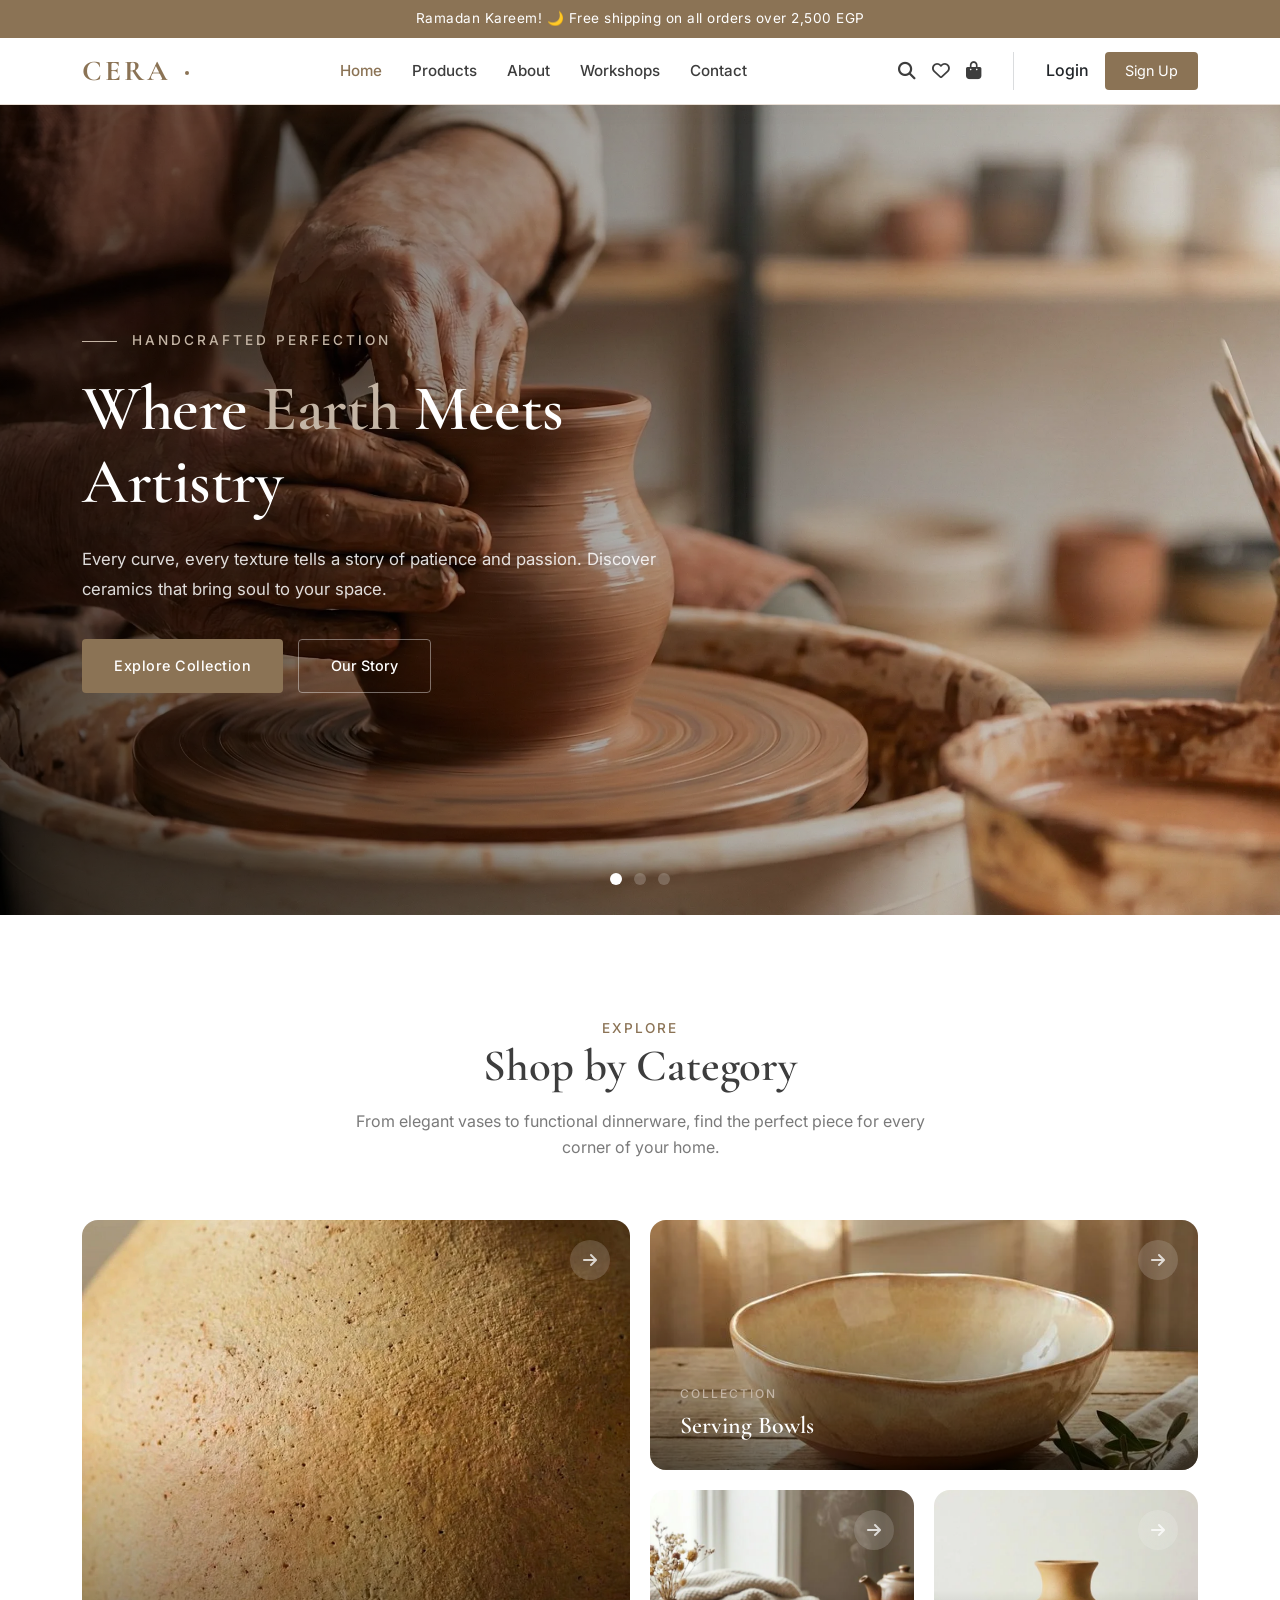
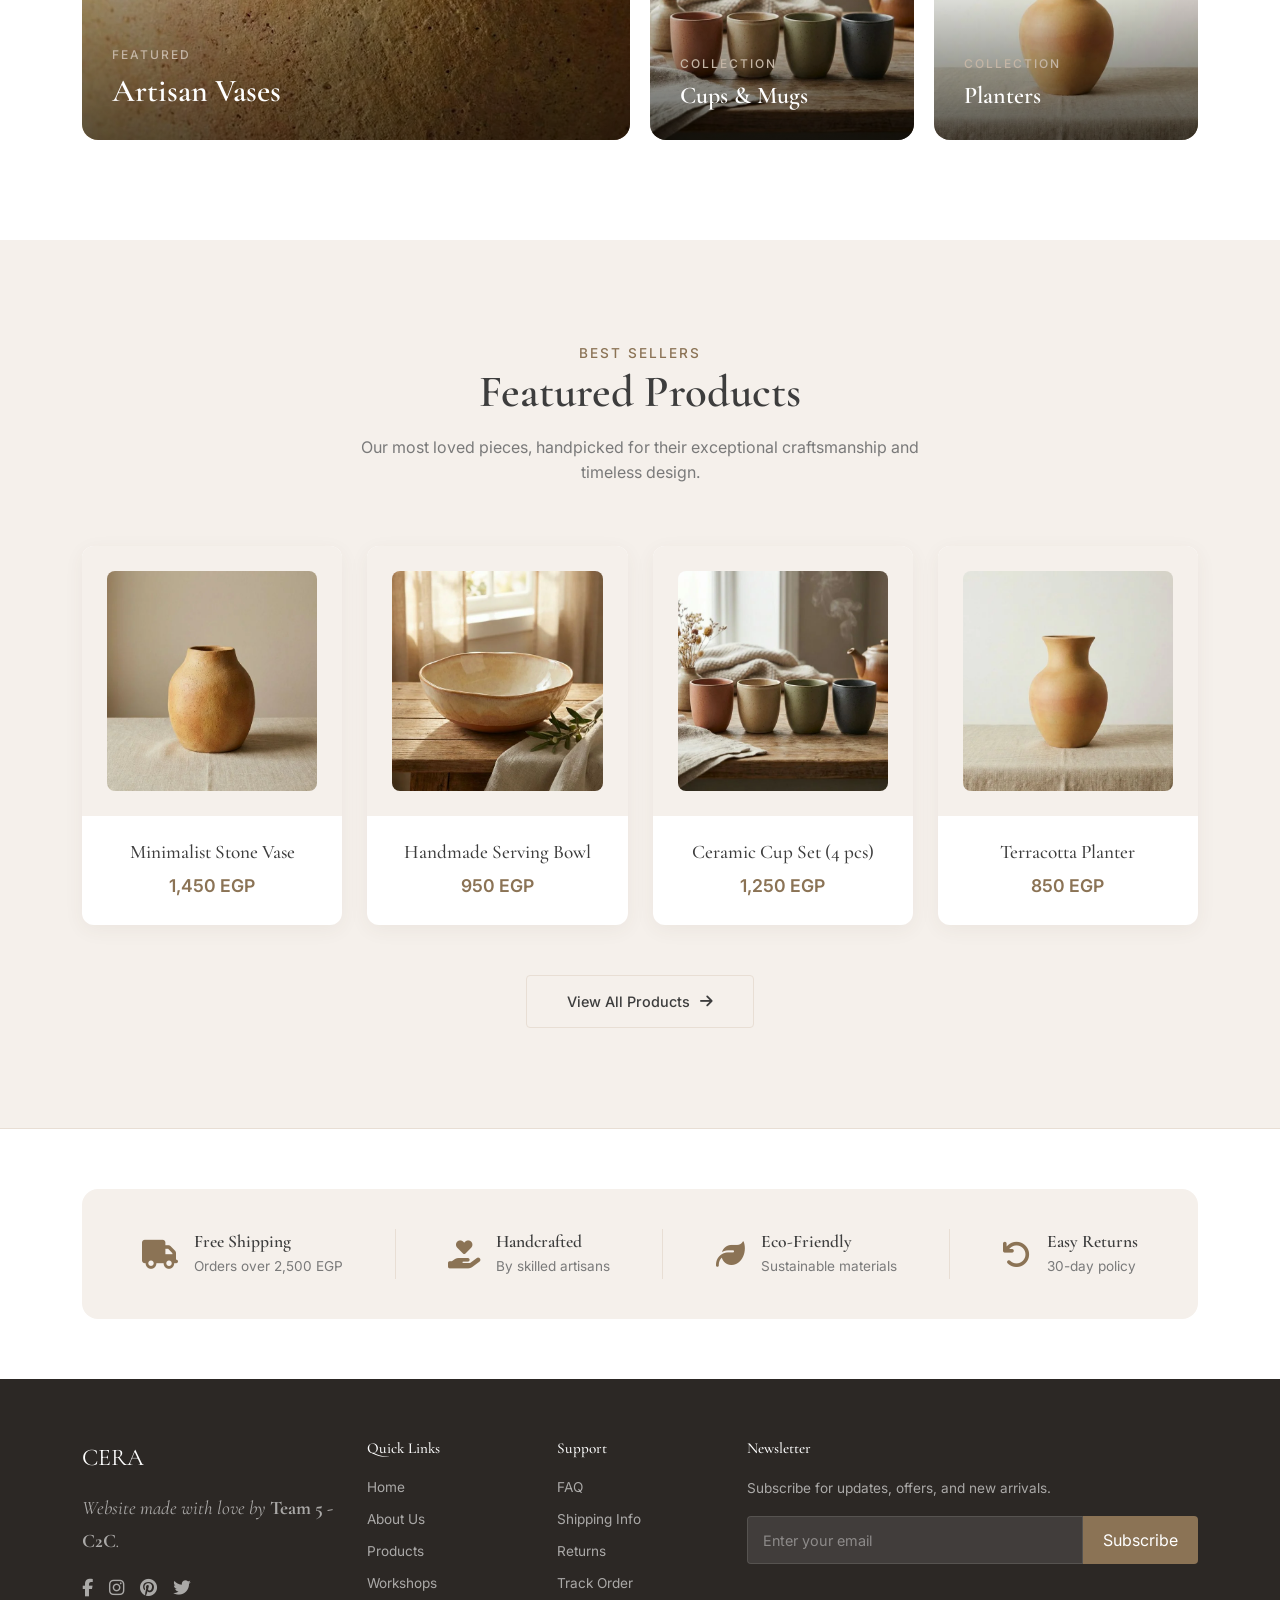
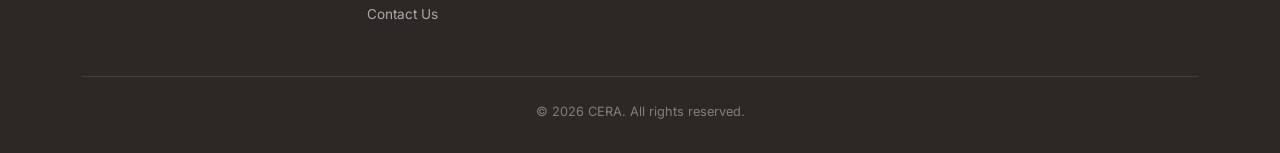
==== index.html @ 9ca21af4 "feat: Introduce new About Us, Contact, and Home pages with dedicated styles and assets, and update w" ====
<!DOCTYPE html>
<html lang="en">
<head>
    <meta charset="UTF-8">
    <meta name="viewport" content="width=device-width, initial-scale=1.0">
    <meta name="description" content="CERA Home - Premium handcrafted ceramics made with love and tradition in Egypt">
    <title>CERA Home - Handcrafted Ceramics</title>
    
    <!-- Resource Hints -->
    <link rel="preconnect" href="https://fonts.googleapis.com">
    <link rel="preconnect" href="https://fonts.gstatic.com" crossorigin>
    <link rel="preconnect" href="https://cdn.jsdelivr.net">
    <link rel="preconnect" href="https://cdnjs.cloudflare.com">

    <!-- Bootstrap 5.3 CSS -->
    <link href="https://cdn.jsdelivr.net/npm/bootstrap@5.3.3/dist/css/bootstrap.min.css" rel="stylesheet">
    
    <!-- Font Awesome Icons -->
    <link rel="stylesheet" href="https://cdnjs.cloudflare.com/ajax/libs/font-awesome/6.5.1/css/all.min.css">
    
    <!-- Google Fonts -->
    <link href="https://fonts.googleapis.com/css2?family=Cormorant+Garamond:wght@400;500;600;700&family=Inter:wght@300;400;500;600&display=swap" rel="stylesheet">
    
    <!-- Main Styles (CERA Palette) -->
    <link rel="stylesheet" href="css/styles.css">
    
    <!-- Component CSS -->
    <link rel="stylesheet" href="css/components/navbar.css">
    <link rel="stylesheet" href="css/components/footer.css">
    <link rel="stylesheet" href="css/components/buttons.css">
    <link rel="stylesheet" href="css/components/cards.css">
    
    
    <!-- Page-Specific CSS -->
    <link rel="stylesheet" href="css/pages/home.css">
</head>
<body>

    <!-- ========== TOP BAR (ANNOUNCEMENT) ========== -->
    <div class="top-bar">
        <div class="container text-center">
            <span>Ramadan Kareem! 🌙 Free shipping on all orders over 2,500 EGP</span>
        </div>
    </div>

    <!-- ========== NAVBAR ========== -->
    <nav class="navbar navbar-expand-lg navbar-custom sticky-top">
        <div class="container">
            <a class="navbar-brand" href="index.html">
                CERA
            </a>
            <button class="navbar-toggler" type="button" data-bs-toggle="collapse" data-bs-target="#navbarNav">
                <span class="navbar-toggler-icon"></span>
            </button>
            <div class="collapse navbar-collapse" id="navbarNav">
                <ul class="navbar-nav mx-auto">
                    <li class="nav-item">
                        <a class="nav-link active" href="index.html">Home</a>
                    </li>
                    <li class="nav-item">
                        <a class="nav-link" href="products.html">Products</a>
                    </li>
                    <li class="nav-item">
                        <a class="nav-link" href="aboutus.html">About</a>
                    </li>
                    <li class="nav-item">
                        <a class="nav-link" href="workshops.html">Workshops</a>
                    </li>
                    <li class="nav-item">
                        <a class="nav-link" href="contact.html">Contact</a>
                    </li>
                </ul>
                <div class="nav-icons d-flex align-items-center gap-3">
                    <a href="#" class="nav-icon" aria-label="Search" title="Search"><i class="fas fa-search"></i></a>
                    <a href="#" class="nav-icon" aria-label="Wishlist" title="Wishlist"><i class="far fa-heart"></i></a>
                    <a href="#" class="nav-icon" aria-label="Cart" title="Cart"><i class="fas fa-shopping-bag"></i></a>
                    
                    <!-- Divider -->
                    <div class="vr mx-3 text-secondary opacity-25 d-none d-lg-block"></div>
                    
                    <!-- Auth Actions -->
                    <div class="d-flex align-items-center gap-3">
                        <a href="#" class="text-decoration-none text-dark fw-medium fs-sm hover-primary">Login</a>
                        <a href="#" class="btn btn-signup">Sign Up</a>
                    </div>
                </div>
            </div>
        </div>
    </nav>

    <!-- ========== FULL-WIDTH HERO SLIDER ========== -->
    <section class="hero-slider-section">
        <div id="heroCarousel" class="carousel slide" data-bs-ride="carousel" data-bs-interval="5000">
            <!-- Carousel Indicators -->
            <div class="carousel-indicators">
                <button type="button" data-bs-target="#heroCarousel" data-bs-slide-to="0" class="active" aria-current="true" aria-label="Slide 1"></button>
                <button type="button" data-bs-target="#heroCarousel" data-bs-slide-to="1" aria-label="Slide 2"></button>
                <button type="button" data-bs-target="#heroCarousel" data-bs-slide-to="2" aria-label="Slide 3"></button>
            </div>
            
            <!-- Carousel Slides -->
            <div class="carousel-inner">
                <!-- Slide 1: Artisan Hands (Craftsmanship focus) -->
                <div class="carousel-item active">
                    <div class="hero-slide" style="background-image: url('images/home/slide-1.webp');">
                        <div class="hero-slide-overlay"></div>
                        <div class="container">
                            <div class="hero-slide-content">
                                <span class="hero-tagline">Handcrafted Perfection</span>
                                <h1 class="hero-title">Where <span>Earth</span> Meets Artistry</h1>
                                <p class="hero-description">Every curve, every texture tells a story of patience and passion. Discover ceramics that bring soul to your space.</p>
                                <div class="hero-cta">
                                    <a href="products.html" class="btn-hero-primary">Explore Collection</a>
                                    <a href="aboutus.html" class="btn-hero-outline">Our Story</a>
                                </div>
                            </div>
                        </div>
                    </div>
                </div>
                
                <!-- Slide 2: Finished Vases (Product focus) -->
                <div class="carousel-item">
                    <div class="hero-slide" style="background-image: url('images/home/slide-2.webp');">
                        <div class="hero-slide-overlay"></div>
                        <div class="container">
                            <div class="hero-slide-content">
                                <span class="hero-tagline">Timeless Elegance</span>
                                <h1 class="hero-title">Designed for <span>Mindful</span> Living</h1>
                                <p class="hero-description">Minimalist forms and organic textures that elevate your daily rituals. From morning coffee to evening gatherings.</p>
                                <div class="hero-cta">
                                    <a href="products.html" class="btn-hero-primary">Shop Vases</a>
                                    <a href="products.html" class="btn-hero-outline">View All</a>
                                </div>
                            </div>
                        </div>
                    </div>
                </div>
                
                <!-- Slide 3: Table Setting (Lifestyle focus) -->
                <div class="carousel-item">
                    <div class="hero-slide" style="background-image: url('images/home/slide-3.webp');">
                        <div class="hero-slide-overlay"></div>
                        <div class="container">
                            <div class="hero-slide-content">
                                <span class="hero-tagline">Table & Home</span>
                                <h1 class="hero-title">Gather Around <span>Warmth</span></h1>
                                <p class="hero-description">Create memorable dining experiences with our durable, high-fired stoneware collections. Made to be used and loved.</p>
                                <div class="hero-cta">
                                    <a href="products.html" class="btn-hero-primary">Shop Dinnerware</a>
                                    <a href="workshops.html" class="btn-hero-outline">Join Workshop</a>
                                </div>
                            </div>
                        </div>
                    </div>
                </div>
            </div>
            
            <!-- Carousel Controls Removed as per user request -->
        </div>
    </section>

    <!-- ========== BENTO GRID (FEATURED CATEGORIES) ========== -->
    <section class="bento-section">
        <div class="container">
            <div class="section-header">
                <span class="section-subtitle">Explore</span>
                <h2 class="section-title">Shop by Category</h2>
                <p class="section-description">
                    From elegant vases to functional dinnerware, find the perfect piece for every corner of your home.
                </p>
            </div>
            <div class="bento-grid">
                <!-- Main Featured Item - Artisan Vases (adjusted size) -->
                <a href="products.html" class="bento-item bento-main">
                    <img src="images/products/vase/vase-slide-2.webp" alt="Vases Collection" loading="lazy">
                    <div class="bento-overlay">
                        <span class="bento-category">Featured</span>
                        <h3 class="bento-title">Artisan Vases</h3>
                    </div>
                    <div class="bento-arrow">
                        <i class="fas fa-arrow-right"></i>
                    </div>
                </a>
                <!-- Bowls -->
                <a href="products.html" class="bento-item">
                    <img src="images/products/bowl/bowl-slide-1.webp" alt="Bowls Collection" loading="lazy">
                    <div class="bento-overlay">
                        <span class="bento-category">Collection</span>
                        <h3 class="bento-title">Serving Bowls</h3>
                    </div>
                    <div class="bento-arrow">
                        <i class="fas fa-arrow-right"></i>
                    </div>
                </a>
                <!-- Cups -->
                <a href="products.html" class="bento-item">
                    <img src="images/products/Cup-set/cup-set-slide-1.webp" alt="Cups Collection" loading="lazy">
                    <div class="bento-overlay">
                        <span class="bento-category">Collection</span>
                        <h3 class="bento-title">Cups & Mugs</h3>
                    </div>
                    <div class="bento-arrow">
                        <i class="fas fa-arrow-right"></i>
                    </div>
                </a>
                <!-- Planters -->
                <a href="products.html" class="bento-item">
                    <img src="images/products/planter/planter-slide-1.webp" alt="Planters Collection" loading="lazy">
                    <div class="bento-overlay">
                        <span class="bento-category">Collection</span>
                        <h3 class="bento-title">Planters</h3>
                    </div>
                    <div class="bento-arrow">
                        <i class="fas fa-arrow-right"></i>
                    </div>
                </a>
            </div>
        </div>
    </section>

    <!-- ========== FEATURED PRODUCTS ========== -->
    <section class="featured-section">
        <div class="container">
            <div class="section-header">
                <span class="section-subtitle">Best Sellers</span>
                <h2 class="section-title">Featured Products</h2>
                <p class="section-description">
                    Our most loved pieces, handpicked for their exceptional craftsmanship and timeless design.
                </p>
            </div>
            <div class="products-grid">
                <!-- Product 1 -->
                <article class="product-card-home">
                    <div class="product-image-wrapper">
                        <img src="images/products/vase/vase-slide-1.webp" alt="Minimalist Stone Vase" class="product-image" loading="lazy">
                    </div>
                    <div class="product-body">
                        <h5 class="product-name">Minimalist Stone Vase</h5>
                        <p class="product-price">1,450 EGP</p>
                    </div>
                </article>
                <!-- Product 2 -->
                <article class="product-card-home">
                    <div class="product-image-wrapper">
                        <img src="images/products/bowl/bowl-slide-1.webp" alt="Handmade Serving Bowl" class="product-image" loading="lazy">
                    </div>
                    <div class="product-body">
                        <h5 class="product-name">Handmade Serving Bowl</h5>
                        <p class="product-price">950 EGP</p>
                    </div>
                </article>
                <!-- Product 3 -->
                <article class="product-card-home">
                    <div class="product-image-wrapper">
                        <img src="images/products/Cup-set/cup-set-slide-1.webp" alt="Ceramic Cup Set" class="product-image" loading="lazy">
                    </div>
                    <div class="product-body">
                        <h5 class="product-name">Ceramic Cup Set (4 pcs)</h5>
                        <p class="product-price">1,250 EGP</p>
                    </div>
                </article>
                <!-- Product 4 -->
                <article class="product-card-home">
                    <div class="product-image-wrapper">
                        <img src="images/products/planter/planter-slide-1.webp" alt="Terracotta Planter" class="product-image" loading="lazy">
                    </div>
                    <div class="product-body">
                        <h5 class="product-name">Terracotta Planter</h5>
                        <p class="product-price">850 EGP</p>
                    </div>
                </article>
            </div>
            <div class="view-all-wrapper">
                <a href="products.html" class="btn-view-all">
                    View All Products <i class="fas fa-arrow-right"></i>
                </a>
            </div>
        </div>
    </section>

    <!-- ========== WHY CERA SECTION (New Trust Bar Design) ========== -->
    <section class="trust-section">
        <div class="container">
            <div class="trust-bar">
                <div class="trust-item">
                    <i class="fas fa-truck"></i>
                    <div class="trust-text">
                        <h5>Free Shipping</h5>
                        <p>Orders over 2,500 EGP</p>
                    </div>
                </div>
                <div class="trust-divider"></div>
                <div class="trust-item">
                    <i class="fas fa-hand-holding-heart"></i>
                    <div class="trust-text">
                        <h5>Handcrafted</h5>
                        <p>By skilled artisans</p>
                    </div>
                </div>
                <div class="trust-divider"></div>
                <div class="trust-item">
                    <i class="fas fa-leaf"></i>
                    <div class="trust-text">
                        <h5>Eco-Friendly</h5>
                        <p>Sustainable materials</p>
                    </div>
                </div>
                <div class="trust-divider"></div>
                <div class="trust-item">
                    <i class="fas fa-undo"></i>
                    <div class="trust-text">
                        <h5>Easy Returns</h5>
                        <p>30-day policy</p>
                    </div>
                </div>
            </div>
        </div>
    </section>
    
    <!-- ========== BACK TO TOP ========== -->
    <div class="back-to-top-container">
        <a href="#top" class="scroll-to-top">
            <i class="fas fa-chevron-up"></i>
        </a>
    </div>


    <!-- ========== FOOTER ========== -->
    <footer class="footer-cera">
        <div class="container">
            <div class="row g-4">
                <!-- Brand -->
                <div class="col-lg-3 col-md-6">
                <div class="footer-brand">
                        CERA
                    </div>
                    <p class="footer-text footer-quote">
                        Website made with love by <span class="footer-team-highlight">Team 5 - C2C</span>.
                    </p>
                    <div class="footer-social d-flex gap-3 mt-3">
                        <a href="#" aria-label="Facebook"><i class="fab fa-facebook-f"></i></a>
                        <a href="#" aria-label="Instagram"><i class="fab fa-instagram"></i></a>
                        <a href="#" aria-label="Pinterest"><i class="fab fa-pinterest"></i></a>
                        <a href="#" aria-label="Twitter"><i class="fab fa-twitter"></i></a>
                    </div>
                </div>

                <!-- Quick Links -->
                <div class="col-lg-2 col-md-6">
                    <h6 class="footer-title">Quick Links</h6>
                    <a href="index.html" class="footer-link">Home</a>
                    <a href="aboutus.html" class="footer-link">About Us</a>
                    <a href="products.html" class="footer-link">Products</a>
                    <a href="workshops.html" class="footer-link">Workshops</a>
                    <a href="contact.html" class="footer-link">Contact Us</a>
                </div>
                
                <!-- Customer Service -->
                <div class="col-lg-2 col-md-6">
                    <h6 class="footer-title">Support</h6>
                    <a href="#" class="footer-link">FAQ</a>
                    <a href="#" class="footer-link">Shipping Info</a>
                    <a href="#" class="footer-link">Returns</a>
                    <a href="#" class="footer-link">Track Order</a>
                </div>
                
                <!-- Newsletter -->
                <div class="col-lg-5 col-md-6">
                    <h6 class="footer-title">Newsletter</h6>
                    <p class="footer-text mb-3">Subscribe for updates, offers, and new arrivals.</p>
                    <div class="d-flex">
                        <input type="email" class="form-control newsletter-input" placeholder="Enter your email" aria-label="Email for newsletter">
                        <button class="btn btn-newsletter">Subscribe</button>
                    </div>
                </div>
            </div>
            
            <!-- Copyright -->
            <div class="footer-bottom text-center">
                <p class="footer-copyright mb-0">&copy; 2026 CERA. All rights reserved.</p>
            </div>
        </div>
    </footer>

    <!-- Bootstrap JS -->
    <script src="https://cdn.jsdelivr.net/npm/bootstrap@5.3.3/dist/js/bootstrap.bundle.min.js"></script>

</body>
</html>
---- css/styles.css ----
/* 
   ============================================
   Bootstrap Ready Starter - Complete Utilities
   ============================================
*/

/* ========== 1. CSS Variables ========== */
:root {
    /* =================================
       CERA Theme - Main Color Palette
       ================================= */
    
    /* Primary Brand Colors */
    --primary-color: #8B7355;      /* Warm Brown - Main brand color */
    --primary-hover: #5C4A3A;      /* Dark Brown - Hover state */
    --primary-light: #C4B5A5;      /* Light Tan - Lighter variant */
    
    /* Secondary Colors */
    --secondary-color: #7A7A7A;    /* Text Muted */
    --accent-color: #8B7355;       /* Warm Brown accent */
    
    /* Status Colors */
    --success-color: #6B8E5F;      /* Muted sage green */
    --danger-color: #B85C5C;       /* Muted dusty red */
    --warning-color: #D9A55B;      /* Warm amber */
    --info-color: #6B8B9E;         /* Muted slate blue */
    
    /* Neutrals - CERA Theme */
    --cream: #F5F0EB;              /* Main cream background */
    --warm-beige: #E8DED4;         /* Warm beige for sections */
    --light-tan: #C4B5A5;          /* Light tan for borders/accents */
    --text-dark: #3D3D3D;          /* Primary text */
    --text-muted: #7A7A7A;         /* Muted/secondary text */
    --white: #FFFFFF;              /* Pure white */
    --footer-dark: #2C2825;        /* Dark brown for footer */
    
    /* Legacy Color Aliases (for backward compatibility) */
    --light-color: var(--cream);
    --dark-color: var(--footer-dark);
    
    /* Backgrounds */
    --bg-body: var(--cream);
    --bg-light: var(--warm-beige);
    --bg-dark: var(--footer-dark);
    --bg-white: var(--white);
    
    /* Text */
    --text-primary: var(--text-dark);
    --text-light: var(--white);
    
    /* Borders */
    --border-color: var(--warm-beige);
    --border-light: var(--light-tan);
    
    /* Spacing */
    --spacer-xs: 0.25rem;
    --spacer-sm: 0.5rem;
    --spacer-md: 1rem;
    --spacer-lg: 1.5rem;
    --spacer-xl: 3rem;
    
    /* Border Radius */
    --radius-sm: 0.25rem;
    --radius-md: 0.5rem;
    --radius-lg: 1rem;
    --radius-pill: 50rem;
    
    /* Shadows - Warm tinted */
    --shadow-sm: 0 0.125rem 0.25rem rgba(92, 74, 58, 0.08);
    --shadow-md: 0 0.5rem 1rem rgba(92, 74, 58, 0.12);
    --shadow-lg: 0 1rem 3rem rgba(92, 74, 58, 0.15);
    
    /* Transitions */
    --transition-fast: 0.15s ease-in-out;
    --transition-base: 0.3s ease-in-out;
}

/* ========== 2. Modern CSS Reset ========== */
*,
*::before,
*::after {
    margin: 0;
    padding: 0;
    box-sizing: border-box;
}

html {
    scroll-behavior: smooth;
}

body {
    font-family: 'Inter', -apple-system, BlinkMacSystemFont, "Segoe UI", Roboto, sans-serif;
    font-size: 1rem;
    line-height: 1.6;
    color: var(--text-primary);
    background-color: var(--bg-body);
    position: relative;
}

h1, h2, h3, h4, h5, h6 {
    font-family: 'Cormorant Garamond', serif;
}

img {
    max-width: 100%;
    height: auto;
    display: block;
}

a {
    text-decoration: none;
    color: var(--primary-color);
    transition: color var(--transition-fast);
}

a:hover {
    color: var(--primary-hover);
}

ul, ol {
    list-style: none;
}

/* ========== 3. Layout Utilities ========== */
/* Using Bootstrap 5 standard utilities */

/* ========== 4. Spacing Utilities ========== */
/* Using Bootstrap 5 standard utilities */

/* Section Padding - Custom semantic spacing */
.section-padding {
    padding: 80px 0;
}

.section-padding-sm {
    padding: 40px 0;
}

/* ========== 5. Typography Utilities ========== */
/* Using Bootstrap 5 standard utilities */

/* ========== 6. Background Utilities ========== */
/* Custom background colors that map to variables */
.bg-warm-beige { background-color: var(--warm-beige); }
.text-warm-brown { color: var(--primary-color); }

/* ========== 7. Bilingual / Arabic Support ========== */
.arabic-text,
.rtl {
    direction: rtl;
    text-align: right;
}

.ltr {
    direction: ltr;
    text-align: left;
}

/* ========== 8. Ready Snippets ========== */
/* Custom card effect not in standard Bootstrap */
.ready-card {
    background-color: #fff;
    border-radius: var(--radius-md);
    border: 1px solid rgba(0, 0, 0, 0.1);
    padding: var(--spacer-lg);
    transition: transform var(--transition-base), box-shadow var(--transition-base);
}

.ready-card:hover {
    transform: translateY(-5px);
    box-shadow: var(--shadow-md);
}

.content-narrow {
    max-width: 800px;
    margin-left: auto;
    margin-right: auto;
}

.content-wide {
    max-width: 1200px;
    margin-left: auto;
    margin-right: auto;
}

.divider {
    height: 1px;
    background-color: rgba(0, 0, 0, 0.1);
    margin: var(--spacer-lg) 0;
}

.text-gradient {
    background: linear-gradient(45deg, var(--primary-color), var(--info-color));
    -webkit-background-clip: text;
    -webkit-text-fill-color: transparent;
    background-clip: text;
}

/* ========== 9. Button Extensions ========== */
.btn-rounded {
    border-radius: var(--radius-pill);
}

/* ========== 10. Responsive Adjustments ========== */
@media (max-width: 768px) {
    .section-padding {
        padding: 50px 0;
    }
}
---- css/components/navbar.css ----
/* ==========================================
   CERA Home - Navbar Component
   ==========================================
   Reusable navigation bar styles
   Dependencies: styles.css (variables)
   ========================================== */

/* ========== Top Bar (Announcement) ========== */
.top-bar {
    background-color: var(--primary-color);
    color: var(--white);
    padding: 8px 0;
    font-size: 0.85rem;
    font-family: 'Inter', sans-serif;
    letter-spacing: 0.5px;
    position: relative;
    z-index: 1031; /* Above sticky nav if needed */
}

/* ========== Base Navbar ========== */
.navbar-custom {
    background-color: var(--white);
    border-bottom: 1px solid var(--warm-beige);
    padding: 10px 0; /* Sleek and compact */
    transition: all 0.3s ease;
}

.navbar-custom.sticky-top {
    box-shadow: 0 4px 20px rgba(92, 74, 58, 0.05);
}

/* ========== Premium Brand Logo ========== */
.navbar-custom .navbar-brand {
    font-family: 'Cormorant Garamond', serif;
    font-size: 1.8rem; /* Refined size for compact nav */
    font-weight: 700;
    color: var(--primary-color) !important;
    letter-spacing: 0.1em;
    text-transform: uppercase;
    position: relative;
    padding: 0;
    margin-right: 0;
}

/* Optional: Add a subtle dot to the logo */
.navbar-custom .navbar-brand::after {
    content: '';
    display: inline-block;
    width: 4px; /* Proportional */
    height: 4px; /* Proportional */
    background-color: var(--primary-color);
    border-radius: 50%;
    margin-left: 5px;
    margin-bottom: 5px;
}

/* Remove the old 'home' span styling if it exists in HTML */
.navbar-custom .navbar-brand span {
    display: none; 
}

/* ========== Nav Links (Centered & Modern) ========== */
.navbar-custom .navbar-nav {
    gap: 30px; /* Standard concise gap */
}

.navbar-custom .nav-link {
    font-family: 'Inter', sans-serif;
    color: var(--text-dark) !important;
    font-size: 0.95rem;
    font-weight: 500;
    padding: 5px 0 !important; /* Concise click target */
    position: relative;
    transition: color 0.3s ease;
}

/* Hover Effect - Simple Color Change */
.navbar-custom .nav-link:hover,
.navbar-custom .nav-link.active {
    color: var(--primary-color) !important;
}

/* ========== Nav Icons ========== */
/* Layout handled by Bootstrap utilities */

.nav-icon {
    color: var(--text-dark);
    font-size: 1.1rem;
    transition: all 0.2s ease;
    position: relative;
    display: flex; /* alignment fix */
    align-items: center;
}

.nav-icon:hover {
    color: var(--primary-color);
    transform: translateY(-2px);
}

/* ========== Mobile Toggle ========== */
.navbar-toggler {
    border: none;
    padding: 0;
    color: var(--primary-color);
}

.navbar-toggler:focus {
    box-shadow: none;
}

.navbar-toggler-icon {
    background-image: url("data:image/svg+xml,%3csvg xmlns='http://www.w3.org/2000/svg' viewBox='0 0 30 30'%3e%3cpath stroke='%238B7355' stroke-linecap='round' stroke-miterlimit='10' stroke-width='2' d='M4 7h22M4 15h22M4 23h22'/%3e%3c/svg%3e");
}

/* ========== Responsive ========== */
@media (max-width: 991.98px) {
    .navbar-custom {
        padding: 15px 0;
    }

    .navbar-custom .navbar-collapse {
        background-color: var(--white);
        position: absolute;
        top: 100%;
        left: 0;
        right: 0;
        padding: 20px;
        border-bottom: 1px solid var(--warm-beige);
        box-shadow: 0 10px 30px rgba(0,0,0,0.05);
    }
    
    .navbar-custom .navbar-nav {
        gap: 15px;
        margin-bottom: 20px;
    }
    
    .navbar-custom .nav-link {
        display: inline-block;
    }
}

/* Utility: Hover Primary Color */
.hover-primary {
    transition: color 0.2s ease;
}
.hover-primary:hover {
    color: var(--primary-color) !important;
}
---- css/components/footer.css ----
/* ==========================================
   CERA Home - Footer Component
   ==========================================
   Reusable footer styles
   Dependencies: styles.css (variables)
   ========================================== */

/* ========== Footer Container ========== */
.footer-cera {
    background-color: var(--footer-dark);
    color: var(--white);
    padding: 60px 0 30px;
}

/* ========== Footer Brand ========== */
.footer-brand {
    font-family: 'Cormorant Garamond', serif;
    font-size: 1.5rem;
    margin-bottom: 15px;
}

/* .footer-brand span removed */

/* ========== Footer Text ========== */
.footer-text {
    color: rgba(255,255,255,0.6);
    font-size: 0.85rem;
    line-height: 1.7;
}

.footer-quote {
    font-family: 'Cormorant Garamond', serif;
    font-size: 1.2rem;
    font-style: italic;
}

.footer-team-highlight {
    font-weight: 700;
    color: var(--warm-brown);
    font-style: normal;
}

/* ========== Footer Titles ========== */
.footer-title {
    font-size: 0.95rem;
    margin-bottom: 20px;
    color: var(--white);
}

/* ========== Footer Links ========== */
.footer-link {
    display: block;
    color: rgba(255,255,255,0.6);
    font-size: 0.85rem;
    margin-bottom: 10px;
    text-decoration: none;
    transition: color 0.2s;
}

.footer-link:hover {
    color: var(--primary-color);
}

/* ========== Footer Social ========== */
/* Layout handled by Bootstrap utilities */

.footer-social a {
    color: rgba(255,255,255,0.6);
    font-size: 1.1rem;
    transition: color 0.2s;
}

.footer-social a:hover {
    color: var(--primary-color);
}

/* ========== Footer Bottom ========== */
.footer-bottom {
    border-top: 1px solid rgba(255,255,255,0.1);
    padding-top: 25px;
    margin-top: 40px;
}

.footer-copyright {
    color: rgba(255,255,255,0.4);
    font-size: 0.8rem;
    margin: 0;
}

/* ========== Newsletter ========== */
.newsletter-input {
    background-color: rgba(255,255,255,0.1);
    border: 1px solid rgba(255,255,255,0.2);
    color: var(--white);
    border-radius: 4px 0 0 4px;
    padding: 12px 15px;
    font-size: 0.9rem;
}

.newsletter-input::placeholder {
    color: rgba(255,255,255,0.4);
}

.newsletter-input:focus {
    background-color: rgba(255,255,255,0.15);
    border-color: var(--primary-color);
    outline: none;
}

/* ========== Responsive ========== */
@media (max-width: 767.98px) {
    .footer-cera {
        padding: 40px 0 20px;
        text-align: center;
    }
    
    .footer-social {
        justify-content: center;
    }
    
    .footer-bottom {
        text-align: center;
    }
}
---- css/components/buttons.css ----
/* ==========================================
   CERA Home - Buttons Component
   ==========================================
   Reusable button styles
   Dependencies: styles.css (variables)
   ========================================== */

/* ========== Primary Button ========== */
.btn-primary-custom {
    background-color: var(--primary-color);
    color: var(--white);
    border: none;
    border-radius: 4px;
    padding: 12px 25px;
    font-size: 0.9rem;
    font-weight: 500;
    transition: background-color 0.2s;
}

.btn-primary-custom:hover {
    background-color: var(--primary-hover);
    color: var(--white);
}

/* ========== Outline Button ========== */
.btn-outline-custom {
    background-color: transparent;
    color: var(--primary-color);
    border: 1px solid var(--primary-color);
    border-radius: 4px;
    padding: 12px 25px;
    font-size: 0.9rem;
    font-weight: 500;
    transition: all 0.2s;
}

.btn-outline-custom:hover {
    background-color: var(--primary-color);
    color: var(--white);
}

/* ========== Login/Signup Buttons ========== */
.btn-login {
    background-color: transparent;
    border: 1px solid var(--warm-beige);
    color: var(--text-dark) !important;
    border-radius: 4px;
    padding: 8px 20px;
    font-size: 0.9rem;
    transition: all 0.2s;
}

.btn-login:hover {
    border-color: var(--primary-color);
    color: var(--primary-color) !important;
}

.btn-signup {
    background-color: var(--primary-color);
    color: var(--white) !important;
    border: none;
    border-radius: 4px;
    padding: 8px 20px;
    font-size: 0.9rem;
    transition: background-color 0.2s;
}

.btn-signup:hover {
    background-color: var(--primary-hover);
}



/* ========== View Product Button ========== */
.btn-view-product {
    background-color: transparent;
    color: var(--primary-color);
    border: 1px solid var(--primary-color);
    border-radius: 4px;
    padding: 10px 20px;
    font-size: 0.85rem;
    width: 100%;
    transition: all 0.2s;
}

.btn-view-product:hover {
    background-color: var(--primary-color);
    color: var(--white);
}

/* ========== Add to Cart Button ========== */
.btn-add-to-cart {
    background-color: var(--primary-color);
    color: var(--white);
    border: none;
    border-radius: 4px;
    padding: 12px 25px;
    width: 100%;
    font-weight: 500;
    transition: background-color 0.2s;
}

.btn-add-to-cart:hover {
    background-color: var(--primary-hover);
    color: var(--white);
}

/* ========== Apply Filter Button ========== */
.btn-apply-filter {
    background-color: var(--primary-color);
    color: var(--white);
    border: none;
    border-radius: 4px;
    padding: 12px 20px;
    width: 100%;
    font-size: 0.9rem;
    transition: background-color 0.2s;
}

.btn-apply-filter:hover {
    background-color: var(--primary-hover);
    color: var(--white);
}

/* ========== Catalogue Button ========== */
.btn-catalogue {
    background-color: transparent;
    color: var(--text-dark);
    border: 1px solid var(--warm-beige);
    border-radius: 4px;
    padding: 12px 30px;
    font-size: 0.9rem;
    transition: all 0.2s;
}

.btn-catalogue:hover {
    border-color: var(--primary-color);
    color: var(--primary-color);
}

/* ========== Hero Button ========== */
.btn-hero {
    background-color: var(--primary-color);
    color: var(--white);
    border: none;
    border-radius: 4px;
    padding: 14px 35px;
    font-size: 0.9rem;
    letter-spacing: 1px;
    transition: background-color 0.2s;
}

.btn-hero:hover {
    background-color: var(--primary-hover);
    color: var(--white);
}

/* ========== Newsletter Button ========== */
.btn-newsletter {
    background-color: var(--primary-color);
    color: var(--white);
    border: none;
    border-radius: 0 4px 4px 0;
    padding: 12px 20px;
    transition: background-color 0.2s;
}

.btn-newsletter:hover {
    background-color: var(--primary-hover);
    color: var(--white);
}

/* ========== Contact Button ========== */
.btn-contact {
    background-color: transparent;
    color: var(--white);
    border: 1px solid rgba(255,255,255,0.3);
    border-radius: 4px;
    padding: 10px 25px;
    font-size: 0.85rem;
    transition: all 0.2s;
}

.btn-contact:hover {
    background-color: var(--primary-color);
    border-color: var(--primary-color);
    color: var(--white);
}

/* ========== Discount Button ========== */
.btn-discount {
    background-color: transparent;
    color: var(--text-dark);
    border: 1px solid var(--text-dark);
    border-radius: 4px;
    padding: 12px 25px;
    font-size: 0.85rem;
    transition: all 0.2s;
}

.btn-discount:hover {
    background-color: var(--primary-color);
    border-color: var(--primary-color);
    color: var(--white);
}

/* ========== Quantity Selector (Enhanced UI/UX) ========== */
.quantity-selector {
    display: inline-flex;
    align-items: center;
    justify-content: center;
    gap: 0;
    background-color: var(--cream);
    border: 2px solid var(--warm-beige);
    border-radius: var(--radius-pill); 
    padding: 4px;
    box-shadow: 0 2px 8px rgba(92, 74, 58, 0.08);
    transition: all 0.3s ease;
}

.quantity-selector:hover {
    border-color: var(--primary-light);
    box-shadow: 0 4px 12px rgba(92, 74, 58, 0.15);
}

.quantity-selector:focus-within {
    border-color: var(--primary-color);
    box-shadow: 0 0 0 3px rgba(139, 115, 85, 0.15);
}

.qty-btn {
    background-color: transparent;
    border: none;
    color: var(--primary-color);
    width: 32px;
    height: 32px;
    font-size: 1rem;
    font-weight: 600;
    cursor: pointer;
    transition: all 0.2s ease;
    display: flex;
    align-items: center;
    justify-content: center;
    border-radius: 50%;
    user-select: none;
}

.qty-btn:hover {
    background-color: var(--primary-color);
    color: var(--white);
    transform: scale(1.1);
}

.qty-btn:active {
    transform: scale(0.95);
    background-color: var(--primary-hover);
}

.qty-minus {
    margin-right: 2px;
}

.qty-plus {
    margin-left: 2px;
}

.qty-input {
    width: 40px;
    height: 32px;
    border: none;
    text-align: center;
    font-size: 0.95rem;
    font-weight: 600;
    color: var(--text-dark);
    background-color: transparent;
    -moz-appearance: textfield;
    appearance: textfield;
    transition: color 0.2s;
}

.qty-input:focus {
    outline: none;
    color: var(--primary-color);
}

.qty-input::-webkit-outer-spin-button,
.qty-input::-webkit-inner-spin-button {
    -webkit-appearance: none;
    margin: 0;
}

/* ========== Product Actions (Side-by-side buttons) ========== */
.product-actions {
    display: flex;
    gap: 10px;
}

.product-actions .btn-view-product {
    width: auto;
    flex: 0 0 auto;
    padding: 10px 15px;
}

.product-actions .btn-view-product i {
    font-size: 1rem;
}

/* ========== Buy Now Button ========== */
.btn-buy-now {
    background-color: var(--primary-color);
    color: var(--white);
    border: none;
    border-radius: 4px;
    padding: 10px 20px;
    font-size: 0.85rem;
    font-weight: 500;
    flex: 1;
    transition: all 0.2s;
}

.btn-buy-now:hover {
    background-color: var(--primary-hover);
    color: var(--white);
    transform: translateY(-2px);
    box-shadow: 0 4px 12px rgba(92, 74, 58, 0.25);
}

/* ========== Scroll to Top  ========== */
.back-to-top-container {
    position: fixed;
    bottom: 30px;
    right: 30px;
    z-index: 1050;
    
    /* Default State: Hidden */
    opacity: 0;
    pointer-events: none;
    transform: translateY(20px);
    
    /* Scroll Animation */
    animation: fade-in-scroll linear forwards;
    animation-timeline: scroll();
    animation-range: 100vh 120vh; 
}

@keyframes fade-in-scroll {
    to {
        opacity: 1;
        pointer-events: auto;
        transform: translateY(0);
    }
}

.scroll-to-top {
    width: 50px;
    height: 50px;
    background-color: var(--primary-color);
    color: var(--white);
    border-radius: 50%;
    display: flex;
    align-items: center;
    justify-content: center;
    pointer-events: auto;
    box-shadow: var(--shadow-md);
    transition: var(--transition-base);
    text-decoration: none;
}

.scroll-to-top:hover {
    background-color: var(--primary-hover);
    transform: translateY(-3px);
}

.scroll-to-top i {
    color: var(--white);
}
---- css/components/cards.css ----
/* ==========================================
   CERA Home - Cards Component
   ==========================================
   Reusable card styles (products, categories)
   Dependencies: styles.css (variables)
   ========================================== */

/* ========== Product Card ========== */
.product-card {
    background-color: var(--white);
    border-radius: 8px;
    overflow: hidden;
    border: 1px solid var(--warm-beige);
    transition: box-shadow 0.3s ease, transform 0.3s ease;
}

.product-card:hover {
    box-shadow: 0 10px 30px rgba(92, 74, 58, 0.12);
    transform: translateY(-3px);
}

/* Product Image Area */
.product-image-wrapper {
    position: relative;
    background-color: var(--cream);
    padding: 20px;
    overflow: hidden; /* Contain zoom effect */
}

.product-image {
    width: 100%;
    height: 200px;
    object-fit: cover; /* Fill container properly */
    border-radius: 4px;
    transition: transform 0.4s ease; /* Smooth zoom animation */
}

/* Subtle zoom on card hover */
.product-card:hover .product-image {
    transform: scale(1.05); /* Gentle 5% zoom */
}

/* Product Badge - Always visible */
.product-badge {
    position: absolute;
    top: 15px;
    left: 15px;
    background-color: var(--primary-color);
    color: var(--white);
    font-size: 0.7rem;
    padding: 4px 12px;
    border-radius: 3px;
    font-weight: 500;
    z-index: 2; /* Stay above image */
}

/* Product Body */
.product-body {
    padding: 20px;
    text-align: center;
}

/* Center quantity selector in card */
.product-body .quantity-selector {
    justify-content: center;
}

/* Center action buttons in card */
.product-body .product-actions {
    justify-content: center;
}

.product-name {
    font-family: 'Cormorant Garamond', serif;
    font-size: 1.15rem;
    color: var(--text-dark);
    margin-bottom: 8px;
}

.product-price {
    color: var(--primary-color);
    font-weight: 600;
    font-size: 1.1rem;
    margin-bottom: 15px;
}

.product-price .old-price {
    color: var(--text-muted);
    text-decoration: line-through;
    font-weight: 400;
    font-size: 0.9rem;
    margin-left: 8px;
}

/* ========== Mini Product Card ========== */
.product-card-mini,
.mini-product-card {
    background-color: var(--white);
    border-radius: 6px;
    padding: 15px;
    border: 1px solid var(--warm-beige);
    text-align: center;
    transition: box-shadow 0.2s;
}

.product-card-mini:hover,
.mini-product-card:hover {
    box-shadow: 0 5px 15px rgba(92, 74, 58, 0.1);
}

.product-card-mini img,
.mini-product-image {
    width: 100%;
    height: 100px;
    object-fit: contain;
    margin-bottom: 10px;
}

.product-card-mini .name,
.mini-product-name {
    font-size: 0.85rem;
    color: var(--text-dark);
    margin-bottom: 5px;
    line-height: 1.3;
}

.product-card-mini .price,
.mini-product-price {
    font-size: 0.8rem;
    color: var(--primary-color);
    font-weight: 600;
    margin: 0;
}

/* ========== Category Card ========== */
.category-card {
    text-align: center;
    text-decoration: none;
    color: var(--text-dark);
    transition: transform 0.3s;
    display: block;
}

.category-card:hover {
    transform: translateY(-5px);
}

.category-image {
    width: 150px;
    height: 150px;
    border-radius: 50%;
    object-fit: cover;
    margin-bottom: 15px;
    border: 3px solid var(--warm-beige);
    transition: border-color 0.2s;
}

.category-card:hover .category-image {
    border-color: var(--primary-color);
}

.category-name {
    font-family: 'Cormorant Garamond', serif;
    font-size: 1.1rem;
    margin-bottom: 5px;
    color: var(--text-dark);
}

.category-price {
    color: var(--text-muted);
    font-size: 0.85rem;
    margin: 0;
}

/* ========== Feature Card ========== */
.feature-item {
    display: flex;
    gap: 15px;
    margin-bottom: 25px;
}

.feature-icon {
    width: 40px;
    height: 40px;
    min-width: 40px;
    background-color: var(--cream);
    border-radius: 50%;
    display: flex;
    align-items: center;
    justify-content: center;
    color: var(--primary-color);
}

.feature-title {
    font-weight: 600;
    font-size: 0.95rem;
    margin-bottom: 5px;
    color: var(--text-dark);
}

.feature-text {
    color: var(--text-muted);
    font-size: 0.85rem;
    margin: 0;
    line-height: 1.5;
}

/* ========== Responsive ========== */
@media (max-width: 575.98px) {
    .category-image {
        width: 100px;
        height: 100px;
    }
    
    .product-image {
        height: auto;
        aspect-ratio: 1 / 1;
        object-fit: contain;
    }
}
---- css/pages/home.css ----
/* ==========================================
   CERA Home - Home Page Styles
   ==========================================
   Page-specific styles for the home page
   Dependencies: styles.css (variables)
   ========================================== */

/* ========== Full-Width Hero Slider ========== */
.hero-slider-section {
    position: relative;
}

.hero-slide {
    min-height: 90vh;
    background-size: cover;
    background-position: center;
    background-repeat: no-repeat;
    display: flex;
    align-items: center;
    position: relative;
}

.hero-slide-overlay {
    position: absolute;
    inset: 0;
    background: linear-gradient(to right, rgba(0, 0, 0, 0.65) 0%, rgba(0, 0, 0, 0.3) 50%, rgba(0, 0, 0, 0.1) 100%);
}

.hero-slide-content {
    position: relative;
    z-index: 2;
    max-width: 600px;
    padding: 60px 0;
}

.hero-tagline {
    font-family: 'Inter', sans-serif;
    font-size: 0.85rem;
    font-weight: 500;
    letter-spacing: 3px;
    text-transform: uppercase;
    color: var(--primary-light);
    margin-bottom: 20px;
    display: inline-block;
    position: relative;
    padding-left: 50px;
}

.hero-tagline::before {
    content: '';
    position: absolute;
    left: 0;
    top: 50%;
    width: 35px;
    height: 1px;
    background-color: var(--primary-light);
}

.hero-title {
    font-family: 'Cormorant Garamond', serif;
    font-size: clamp(2.5rem, 5vw, 4rem);
    font-weight: 600;
    color: var(--white);
    line-height: 1.15;
    margin-bottom: 25px;
    letter-spacing: -0.5px;
}

.hero-title span {
    color: var(--primary-light);
}

.hero-description {
    font-size: 1.05rem;
    color: rgba(255, 255, 255, 0.85);
    line-height: 1.8;
    margin-bottom: 35px;
}

.hero-cta {
    display: flex;
    gap: 15px;
    flex-wrap: wrap;
}

.btn-hero-primary {
    background-color: var(--primary-color);
    color: var(--white);
    border: none;
    border-radius: 4px;
    padding: 14px 32px;
    font-size: 0.9rem;
    font-weight: 500;
    letter-spacing: 0.5px;
    text-decoration: none;
    transition: background-color 0.2s ease;
    display: inline-flex;
    align-items: center;
    gap: 10px;
}

.btn-hero-primary:hover {
    background-color: var(--primary-hover);
    color: var(--white);
}

.btn-hero-outline {
    background-color: transparent;
    color: var(--white);
    border: 1px solid rgba(255, 255, 255, 0.4);
    border-radius: 4px;
    padding: 14px 32px;
    font-size: 0.9rem;
    font-weight: 500;
    text-decoration: none;
    transition: border-color 0.2s ease, background-color 0.2s ease;
}

.btn-hero-outline:hover {
    border-color: var(--white);
    background-color: rgba(255, 255, 255, 0.1);
    color: var(--white);
}

/* Hero Carousel Controls */
.hero-slider-section .carousel-indicators {
    bottom: 30px;
    margin-bottom: 0;
}

.hero-slider-section .carousel-indicators button {
    width: 12px;
    height: 12px;
    border-radius: 50%;
    background-color: rgba(255, 255, 255, 0.4);
    border: none;
    margin: 0 6px;
    transition: background-color 0.2s ease;
}

.hero-slider-section .carousel-indicators button.active {
    background-color: var(--white);
}

.hero-slider-section .carousel-control-prev,
.hero-slider-section .carousel-control-next {
    width: 55px;
    height: 55px;
    background-color: rgba(255, 255, 255, 0.15);
    backdrop-filter: blur(10px);
    border-radius: 50%;
    top: 50%;
    transform: translateY(-50%);
    opacity: 1;
    transition: background-color 0.2s ease;
}

.hero-slider-section .carousel-control-prev:hover,
.hero-slider-section .carousel-control-next:hover {
    background-color: rgba(255, 255, 255, 0.25);
}

.hero-slider-section .carousel-control-prev {
    left: 30px;
}

.hero-slider-section .carousel-control-next {
    right: 30px;
}

.hero-slider-section .carousel-control-prev-icon,
.hero-slider-section .carousel-control-next-icon {
    width: 20px;
    height: 20px;
}

/* ========== Bento Grid Section ========== */
.bento-section {
    padding: 100px 0;
    background-color: var(--white);
}

.section-header {
    text-align: center;
    margin-bottom: 60px;
}

.section-subtitle {
    font-family: 'Inter', sans-serif;
    font-size: 0.85rem;
    font-weight: 500;
    letter-spacing: 2px;
    text-transform: uppercase;
    color: var(--primary-color);
    margin-bottom: 15px;
}

.section-title {
    font-family: 'Cormorant Garamond', serif;
    font-size: clamp(2rem, 4vw, 2.8rem);
    font-weight: 600;
    color: var(--text-dark);
    margin-bottom: 15px;
}

.section-description {
    color: var(--text-muted);
    font-size: 1rem;
    max-width: 600px;
    margin: 0 auto;
}

.bento-grid {
    display: grid;
    grid-template-columns: repeat(4, 1fr);
    grid-template-rows: repeat(2, 250px);
    gap: 20px;
}

.bento-item {
    position: relative;
    border-radius: 16px;
    overflow: hidden;
    cursor: pointer;
    background-color: var(--cream);
}

/* Artisan Vases - Main item with adjusted size */
.bento-item.bento-main {
    grid-column: span 2;
    grid-row: span 2;
}

.bento-item:nth-child(2) {
    grid-column: span 2;
}

.bento-item img {
    width: 100%;
    height: 100%;
    object-fit: cover;
}

.bento-overlay {
    position: absolute;
    inset: 0;
    background: linear-gradient(to top, rgba(0, 0, 0, 0.6) 0%, transparent 60%);
    display: flex;
    flex-direction: column;
    justify-content: flex-end;
    padding: 30px;
}

.bento-category {
    font-family: 'Inter', sans-serif;
    font-size: 0.75rem;
    font-weight: 500;
    letter-spacing: 2px;
    text-transform: uppercase;
    color: var(--primary-light);
    margin-bottom: 8px;
}

.bento-title {
    font-family: 'Cormorant Garamond', serif;
    font-size: 1.5rem;
    font-weight: 600;
    color: var(--white);
    margin: 0;
}

.bento-item.bento-main .bento-title {
    font-size: 2rem;
}

.bento-arrow {
    position: absolute;
    top: 20px;
    right: 20px;
    width: 40px;
    height: 40px;
    background: rgba(255, 255, 255, 0.2);
    backdrop-filter: blur(10px);
    border-radius: 50%;
    display: flex;
    align-items: center;
    justify-content: center;
    color: var(--white);
    opacity: 0.8;
}

/* ========== Featured Products Section ========== */
.featured-section {
    padding: 100px 0;
    background-color: var(--cream);
}

.products-grid {
    display: grid;
    grid-template-columns: repeat(4, 1fr);
    gap: 25px;
}

/* Product Card (minimal hover) */
.product-card-home {
    background-color: var(--white);
    border-radius: 12px;
    overflow: hidden;
    border: none;
    box-shadow: 0 5px 20px rgba(92, 74, 58, 0.06);
}

.product-card-home .product-image-wrapper {
    background-color: var(--cream);
    padding: 25px;
    border: none;
}

.product-card-home .product-image {
    height: 220px;
    object-fit: cover;
    border-radius: 8px;
}

.product-card-home .product-body {
    padding: 25px;
    text-align: center;
}

.product-card-home .product-name {
    font-family: 'Cormorant Garamond', serif;
    font-size: 1.2rem;
    font-weight: 500;
    color: var(--text-dark);
    margin-bottom: 8px;
}

.product-card-home .product-price {
    color: var(--primary-color);
    font-weight: 600;
    font-size: 1.1rem;
    margin-bottom: 0;
}

/* View All Button */
.view-all-wrapper {
    text-align: center;
    margin-top: 50px;
}

.btn-view-all {
    background-color: transparent;
    color: var(--text-dark);
    border: 1px solid var(--warm-beige);
    border-radius: 4px;
    padding: 14px 40px;
    font-size: 0.9rem;
    font-weight: 500;
    text-decoration: none;
    transition: border-color 0.2s ease, color 0.2s ease;
    display: inline-flex;
    align-items: center;
    gap: 10px;
}

.btn-view-all:hover {
    border-color: var(--primary-color);
    color: var(--primary-color);
}

/* ========== Trust Bar Section (New Design) ========== */
.trust-section {
    padding: 60px 0;
    background-color: var(--white);
    border-top: 1px solid var(--warm-beige);
}

.trust-bar {
    display: flex;
    align-items: center;
    justify-content: space-between;
    background-color: var(--cream);
    border-radius: 16px;
    padding: 40px 60px;
}

.trust-item {
    display: flex;
    align-items: center;
    gap: 16px;
}

.trust-item i {
    font-size: 1.8rem;
    color: var(--primary-color);
}

.trust-text h5 {
    font-family: 'Cormorant Garamond', serif;
    font-size: 1.1rem;
    font-weight: 600;
    color: var(--text-dark);
    margin: 0 0 4px 0;
}

.trust-text p {
    font-size: 0.85rem;
    color: var(--text-muted);
    margin: 0;
}

.trust-divider {
    width: 1px;
    height: 50px;
    background-color: var(--warm-beige);
}

/* ========== Responsive ========== */
@media (max-width: 991.98px) {
    .hero-slide {
        min-height: 70vh;
    }

    .hero-slide-content {
        padding: 40px 0;
    }

    .hero-slider-section .carousel-control-prev,
    .hero-slider-section .carousel-control-next {
        width: 45px;
        height: 45px;
    }

    .hero-slider-section .carousel-control-prev {
        left: 15px;
    }

    .hero-slider-section .carousel-control-next {
        right: 15px;
    }

    .bento-grid {
        grid-template-columns: repeat(2, 1fr);
        grid-template-rows: repeat(3, 200px);
    }

    .bento-item.bento-main {
        grid-column: span 2;
        grid-row: span 1;
    }

    .bento-item:nth-child(2) {
        grid-column: span 1;
    }

    .products-grid {
        grid-template-columns: repeat(2, 1fr);
    }

    .trust-bar {
        flex-wrap: wrap;
        gap: 30px;
        padding: 30px;
        justify-content: center;
    }

    .trust-divider {
        display: none;
    }

    .trust-item {
        flex: 0 0 45%;
        justify-content: center;
    }
}

@media (max-width: 767.98px) {
    .hero-slide {
        min-height: 80vh;
    }

    .hero-slide-overlay {
        background: linear-gradient(to bottom, rgba(0, 0, 0, 0.5) 0%, rgba(0, 0, 0, 0.6) 100%);
    }

    .hero-slide-content {
        text-align: center;
        max-width: 100%;
    }

    .hero-tagline {
        padding-left: 0;
    }

    .hero-tagline::before {
        display: none;
    }

    .hero-title {
        font-size: 2rem;
    }

    .hero-cta {
        flex-direction: column;
        align-items: center;
    }

    .btn-hero-primary,
    .btn-hero-outline {
        width: 100%;
        justify-content: center;
    }

    .hero-slider-section .carousel-control-prev,
    .hero-slider-section .carousel-control-next {
        width: 40px;
        height: 40px;
    }

    .hero-slider-section .carousel-control-prev {
        left: 10px;
    }

    .hero-slider-section .carousel-control-next {
        right: 10px;
    }

    .bento-grid {
        grid-template-columns: 1fr;
        grid-template-rows: auto;
    }

    .bento-item,
    .bento-item.bento-main,
    .bento-item:nth-child(2) {
        grid-column: span 1;
        grid-row: span 1;
        min-height: 200px;
    }

    .products-grid {
        grid-template-columns: 1fr;
    }

    .trust-item {
        flex: 0 0 100%;
    }
}


/* ========== Keyframes ========== */
@keyframes fadeUp {
    from {
        opacity: 0;
        transform: translateY(20px);
    }
    to {
        opacity: 1;
        transform: translateY(0);
    }
}

/* Apply animation to Hero Content */
.hero-slide-content > * {
    opacity: 0; /* Star hidden */
    animation: fadeUp 0.8s ease-out forwards;
}

.hero-tagline { animation-delay: 0.2s; }
.hero-title { animation-delay: 0.4s; }
.hero-description { animation-delay: 0.6s; }
.hero-cta { animation-delay: 0.8s; }

/* Mobile Height Fix */
@media (max-width: 767.98px) {
    .hero-slide {
        min-height: 500px; /* More reasonable fixed height for mobile */
        height: auto;
        padding: 60px 0;
    }
    
    .hero-slide-content {
        padding: 0;
    }
}
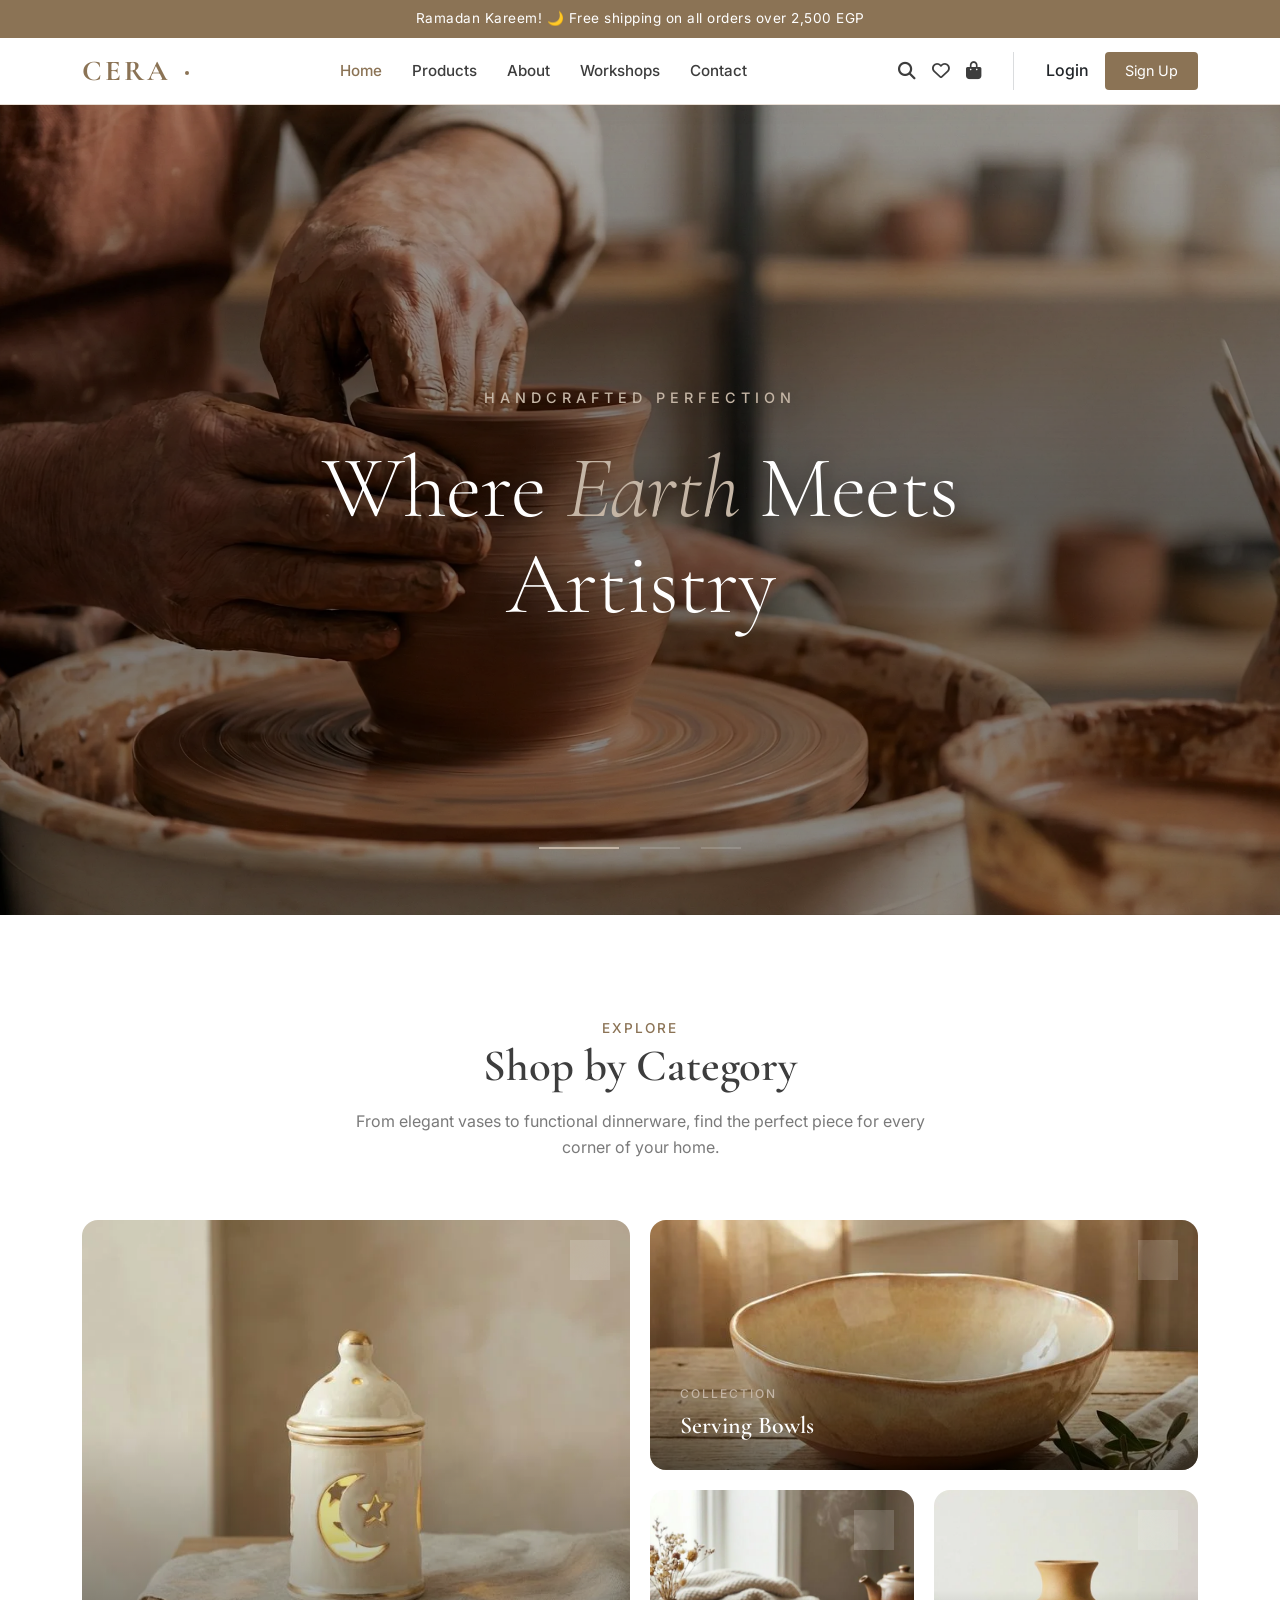
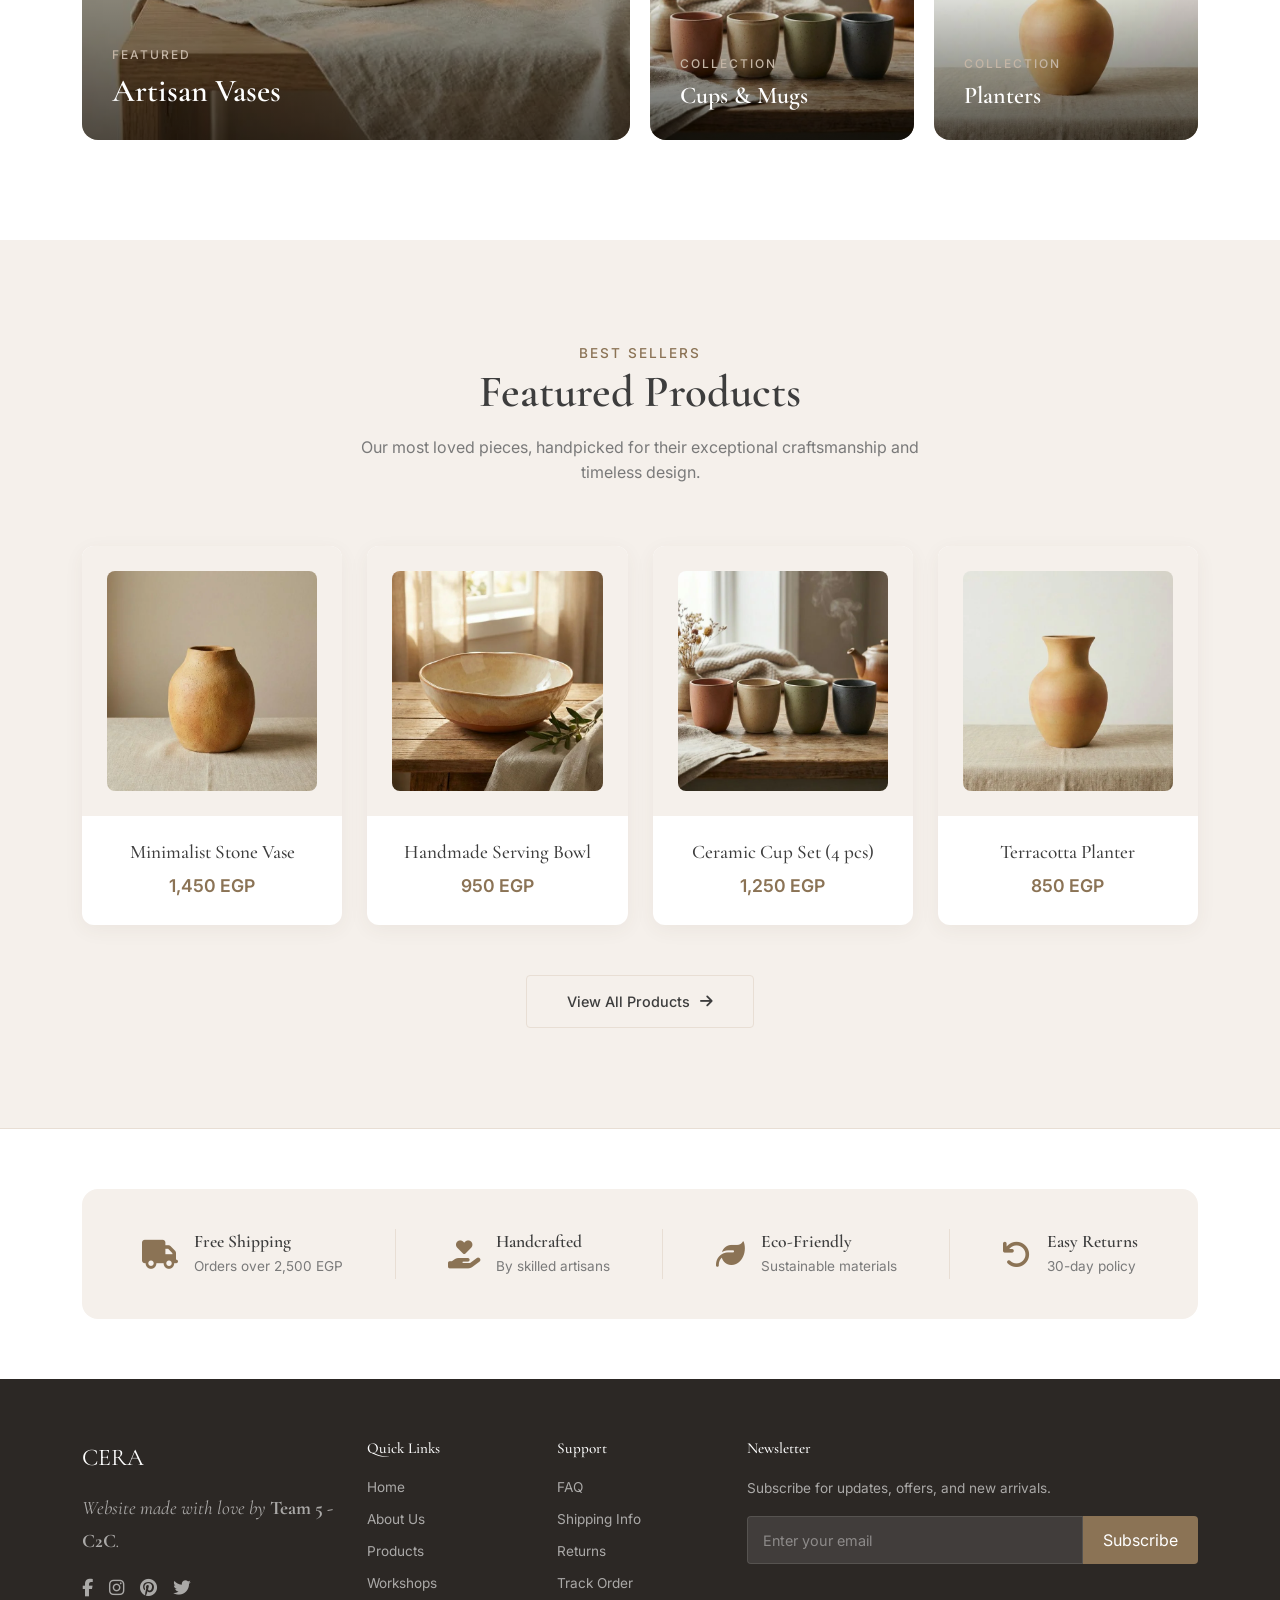
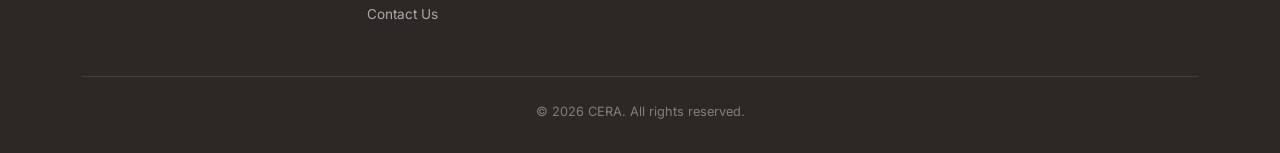
==== commit fa393140: "feat: Implement comprehensive home page styling including hero slider, bento grid, and product secti" ====
--- a/index.html
+++ b/index.html
@@ -90,9 +90,10 @@
 
     <!-- ========== FULL-WIDTH HERO SLIDER ========== -->
     <section class="hero-slider-section">
-        <div id="heroCarousel" class="carousel slide" data-bs-ride="carousel" data-bs-interval="5000">
-            <!-- Carousel Indicators -->
-            <div class="carousel-indicators">
+        <!-- Full-Width Slider (Now with Soft-Fade & Editorial Clean-up) -->
+        <div id="heroCarousel" class="carousel slide carousel-fade" data-bs-ride="carousel" data-bs-pause="false">
+            <!-- Minimalist Indicators -->
+            <div class="carousel-indicators editorial-indicators">
                 <button type="button" data-bs-target="#heroCarousel" data-bs-slide-to="0" class="active" aria-current="true" aria-label="Slide 1"></button>
                 <button type="button" data-bs-target="#heroCarousel" data-bs-slide-to="1" aria-label="Slide 2"></button>
                 <button type="button" data-bs-target="#heroCarousel" data-bs-slide-to="2" aria-label="Slide 3"></button>
@@ -101,54 +102,39 @@
             <!-- Carousel Slides -->
             <div class="carousel-inner">
                 <!-- Slide 1: Artisan Hands (Craftsmanship focus) -->
-                <div class="carousel-item active">
-                    <div class="hero-slide" style="background-image: url('images/home/slide-1.webp');">
+                <div class="carousel-item active" data-bs-interval="6000">
+                    <div class="hero-slide zoom-bg" style="background-image: url('images/home/slide-1.webp');">
                         <div class="hero-slide-overlay"></div>
                         <div class="container">
-                            <div class="hero-slide-content">
+                            <div class="hero-slide-content text-center mx-auto">
                                 <span class="hero-tagline">Handcrafted Perfection</span>
                                 <h1 class="hero-title">Where <span>Earth</span> Meets Artistry</h1>
-                                <p class="hero-description">Every curve, every texture tells a story of patience and passion. Discover ceramics that bring soul to your space.</p>
-                                <div class="hero-cta">
-                                    <a href="products.html" class="btn-hero-primary">Explore Collection</a>
-                                    <a href="aboutus.html" class="btn-hero-outline">Our Story</a>
-                                </div>
                             </div>
                         </div>
                     </div>
                 </div>
                 
                 <!-- Slide 2: Finished Vases (Product focus) -->
-                <div class="carousel-item">
-                    <div class="hero-slide" style="background-image: url('images/home/slide-2.webp');">
+                <div class="carousel-item" data-bs-interval="6000">
+                    <div class="hero-slide zoom-bg" style="background-image: url('images/home/slide-2.webp');">
                         <div class="hero-slide-overlay"></div>
                         <div class="container">
-                            <div class="hero-slide-content">
+                            <div class="hero-slide-content text-center mx-auto">
                                 <span class="hero-tagline">Timeless Elegance</span>
                                 <h1 class="hero-title">Designed for <span>Mindful</span> Living</h1>
-                                <p class="hero-description">Minimalist forms and organic textures that elevate your daily rituals. From morning coffee to evening gatherings.</p>
-                                <div class="hero-cta">
-                                    <a href="products.html" class="btn-hero-primary">Shop Vases</a>
-                                    <a href="products.html" class="btn-hero-outline">View All</a>
-                                </div>
                             </div>
                         </div>
                     </div>
                 </div>
                 
                 <!-- Slide 3: Table Setting (Lifestyle focus) -->
-                <div class="carousel-item">
-                    <div class="hero-slide" style="background-image: url('images/home/slide-3.webp');">
+                <div class="carousel-item" data-bs-interval="6000">
+                    <div class="hero-slide zoom-bg" style="background-image: url('images/home/slide-3.webp');">
                         <div class="hero-slide-overlay"></div>
                         <div class="container">
-                            <div class="hero-slide-content">
+                            <div class="hero-slide-content text-center mx-auto">
                                 <span class="hero-tagline">Table & Home</span>
                                 <h1 class="hero-title">Gather Around <span>Warmth</span></h1>
-                                <p class="hero-description">Create memorable dining experiences with our durable, high-fired stoneware collections. Made to be used and loved.</p>
-                                <div class="hero-cta">
-                                    <a href="products.html" class="btn-hero-primary">Shop Dinnerware</a>
-                                    <a href="workshops.html" class="btn-hero-outline">Join Workshop</a>
-                                </div>
                             </div>
                         </div>
                     </div>
@@ -172,7 +158,7 @@
             <div class="bento-grid">
                 <!-- Main Featured Item - Artisan Vases (adjusted size) -->
                 <a href="products.html" class="bento-item bento-main">
-                    <img src="images/products/vase/vase-slide-2.webp" alt="Vases Collection" loading="lazy">
+                    <img src="images/products/ramadan-lantern.webp" alt="Vases Collection" loading="lazy">
                     <div class="bento-overlay">
                         <span class="bento-category">Featured</span>
                         <h3 class="bento-title">Artisan Vases</h3>
--- a/css/pages/home.css
+++ b/css/pages/home.css
@@ -8,6 +8,7 @@
 /* ========== Full-Width Hero Slider ========== */
 .hero-slider-section {
     position: relative;
+    background-color: var(--footer-dark);
 }
 
 .hero-slide {
@@ -18,160 +19,97 @@
     display: flex;
     align-items: center;
     position: relative;
+    overflow: hidden;
+}
+
+/* Ken Burns / Slow Zoom Effect */
+.zoom-bg {
+    animation: kenburns 20s ease infinite alternate;
+}
+
+@keyframes kenburns {
+    0% { transform: scale(1); }
+    100% { transform: scale(1.15); }
 }
 
 .hero-slide-overlay {
     position: absolute;
     inset: 0;
-    background: linear-gradient(to right, rgba(0, 0, 0, 0.65) 0%, rgba(0, 0, 0, 0.3) 50%, rgba(0, 0, 0, 0.1) 100%);
+    background: linear-gradient(180deg, rgba(0,0,0,0.2) 0%, rgba(0,0,0,0.45) 50%, rgba(0,0,0,0.3) 100%);
+    backdrop-filter: brightness(0.85); /* Slightly dim the background image */
+    z-index: 1;
 }
 
 .hero-slide-content {
     position: relative;
     z-index: 2;
-    max-width: 600px;
-    padding: 60px 0;
+    max-width: 900px;
+    padding: 60px 20px;
+    filter: drop-shadow(0 4px 12px rgba(0,0,0,0.5)); /* Adds glow to the whole group */
 }
 
 .hero-tagline {
     font-family: 'Inter', sans-serif;
-    font-size: 0.85rem;
+    font-size: 0.9rem;
     font-weight: 500;
-    letter-spacing: 3px;
+    letter-spacing: 5px;
     text-transform: uppercase;
     color: var(--primary-light);
-    margin-bottom: 20px;
-    display: inline-block;
-    position: relative;
-    padding-left: 50px;
-}
-
-.hero-tagline::before {
-    content: '';
-    position: absolute;
-    left: 0;
-    top: 50%;
-    width: 35px;
-    height: 1px;
-    background-color: var(--primary-light);
+    margin-bottom: 30px;
+    display: block;
+    opacity: 0.9;
 }
 
 .hero-title {
     font-family: 'Cormorant Garamond', serif;
-    font-size: clamp(2.5rem, 5vw, 4rem);
-    font-weight: 600;
+    font-size: clamp(3rem, 8vw, 5.5rem);
+    font-weight: 300;
     color: var(--white);
-    line-height: 1.15;
-    margin-bottom: 25px;
-    letter-spacing: -0.5px;
+    line-height: 1.1;
+    margin-bottom: 0;
+    letter-spacing: -1px;
+    text-shadow: 0 10px 30px rgba(0,0,0,0.2);
 }
 
 .hero-title span {
+    font-style: italic;
     color: var(--primary-light);
 }
 
-.hero-description {
-    font-size: 1.05rem;
-    color: rgba(255, 255, 255, 0.85);
-    line-height: 1.8;
-    margin-bottom: 35px;
-}
-
-.hero-cta {
-    display: flex;
+/* Minimalist Editorial Indicators */
+.editorial-indicators {
+    bottom: 50px !important;
     gap: 15px;
-    flex-wrap: wrap;
-}
-
-.btn-hero-primary {
-    background-color: var(--primary-color);
-    color: var(--white);
-    border: none;
-    border-radius: 4px;
-    padding: 14px 32px;
-    font-size: 0.9rem;
-    font-weight: 500;
-    letter-spacing: 0.5px;
-    text-decoration: none;
-    transition: background-color 0.2s ease;
-    display: inline-flex;
-    align-items: center;
-    gap: 10px;
-}
-
-.btn-hero-primary:hover {
-    background-color: var(--primary-hover);
-    color: var(--white);
-}
-
-.btn-hero-outline {
-    background-color: transparent;
-    color: var(--white);
-    border: 1px solid rgba(255, 255, 255, 0.4);
-    border-radius: 4px;
-    padding: 14px 32px;
-    font-size: 0.9rem;
-    font-weight: 500;
-    text-decoration: none;
-    transition: border-color 0.2s ease, background-color 0.2s ease;
-}
-
-.btn-hero-outline:hover {
-    border-color: var(--white);
-    background-color: rgba(255, 255, 255, 0.1);
-    color: var(--white);
-}
-
-/* Hero Carousel Controls */
-.hero-slider-section .carousel-indicators {
-    bottom: 30px;
-    margin-bottom: 0;
-}
-
-.hero-slider-section .carousel-indicators button {
-    width: 12px;
-    height: 12px;
-    border-radius: 50%;
-    background-color: rgba(255, 255, 255, 0.4);
-    border: none;
-    margin: 0 6px;
-    transition: background-color 0.2s ease;
-}
-
-.hero-slider-section .carousel-indicators button.active {
-    background-color: var(--white);
-}
-
+}
+
+.editorial-indicators button {
+    width: 40px !important;
+    height: 2px !important;
+    background-color: rgba(255, 255, 255, 0.3) !important;
+    border: none !important;
+    transition: all 0.6s ease !important;
+}
+
+.editorial-indicators button.active {
+    width: 80px !important;
+    background-color: var(--primary-light) !important;
+}
+
+/* Smooth Fade Optimization */
+.carousel-fade .carousel-item {
+    opacity: 0;
+    transition-duration: 1.5s;
+    transition-property: opacity;
+}
+
+.carousel-fade .carousel-item.active {
+    opacity: 1;
+}
+
+/* Hide navigation controls to keep it clean */
 .hero-slider-section .carousel-control-prev,
 .hero-slider-section .carousel-control-next {
-    width: 55px;
-    height: 55px;
-    background-color: rgba(255, 255, 255, 0.15);
-    backdrop-filter: blur(10px);
-    border-radius: 50%;
-    top: 50%;
-    transform: translateY(-50%);
-    opacity: 1;
-    transition: background-color 0.2s ease;
-}
-
-.hero-slider-section .carousel-control-prev:hover,
-.hero-slider-section .carousel-control-next:hover {
-    background-color: rgba(255, 255, 255, 0.25);
-}
-
-.hero-slider-section .carousel-control-prev {
-    left: 30px;
-}
-
-.hero-slider-section .carousel-control-next {
-    right: 30px;
-}
-
-.hero-slider-section .carousel-control-prev-icon,
-.hero-slider-section .carousel-control-next-icon {
-    width: 20px;
-    height: 20px;
+    display: none;
 }
 
 /* ========== Bento Grid Section ========== */
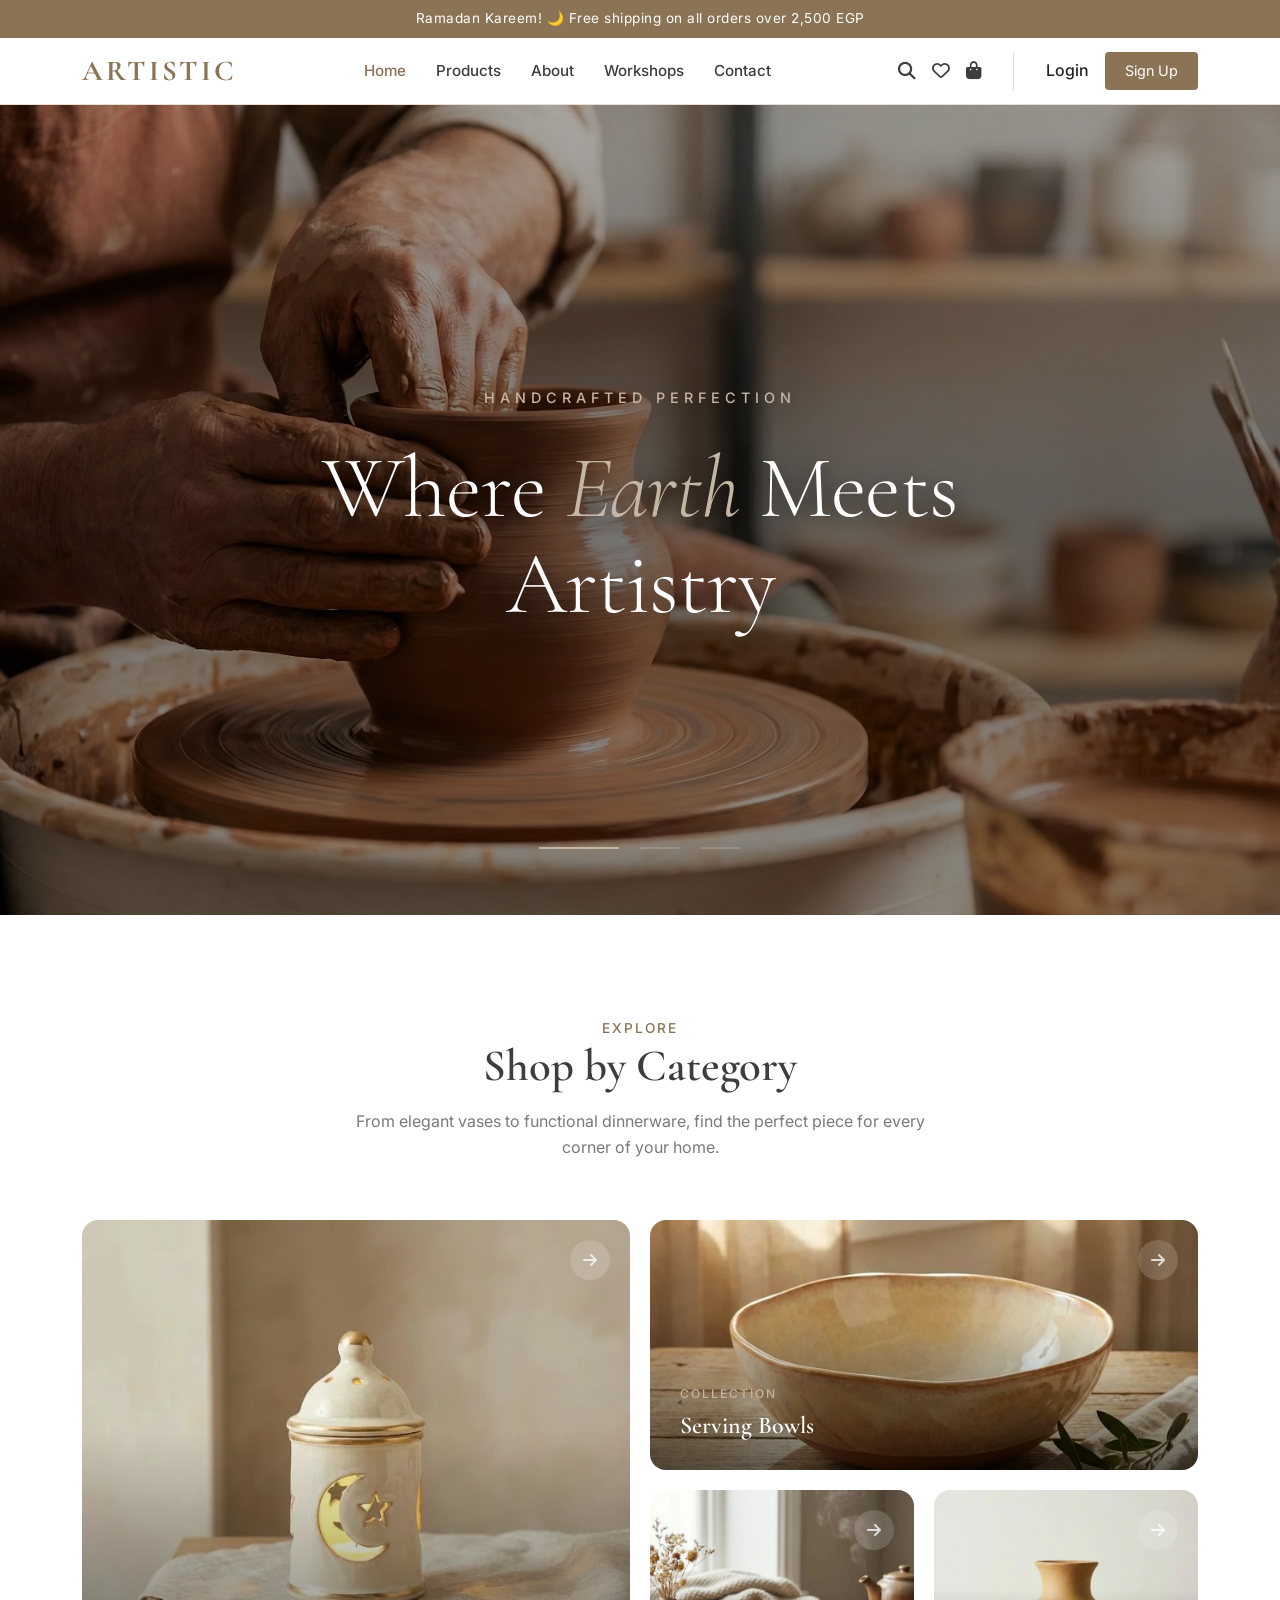
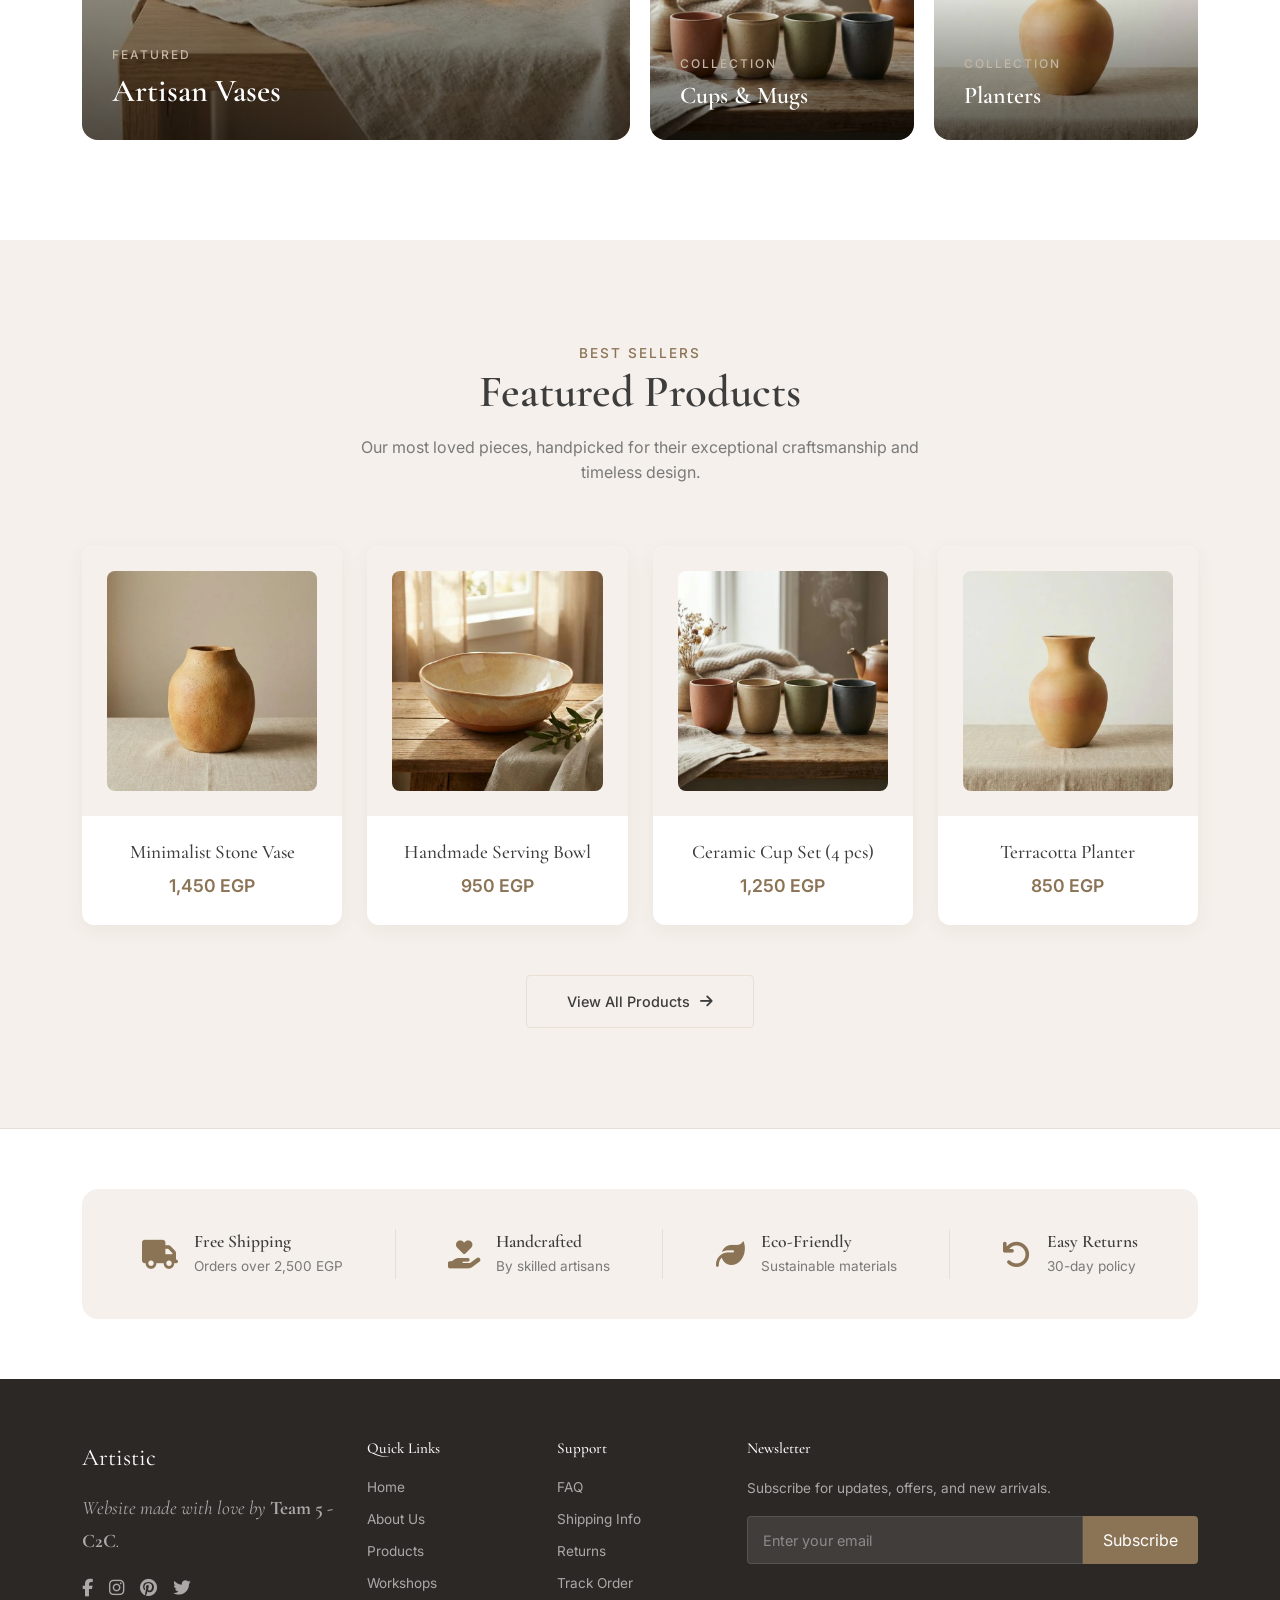
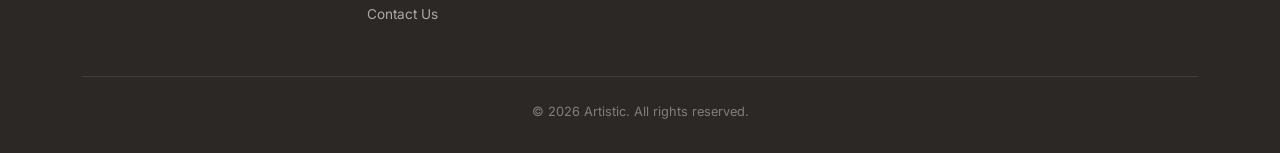
==== commit 396565c9: "feat: Implement new 'Artistic' branding, introduce comprehensive component-based CSS styling, and ad" ====
--- a/index.html
+++ b/index.html
@@ -3,8 +3,8 @@
 <head>
     <meta charset="UTF-8">
     <meta name="viewport" content="width=device-width, initial-scale=1.0">
-    <meta name="description" content="CERA Home - Premium handcrafted ceramics made with love and tradition in Egypt">
-    <title>CERA Home - Handcrafted Ceramics</title>
+    <meta name="description" content="Artistic Home - Premium handcrafted ceramics made with love and tradition in Egypt">
+    <title>Artistic Home - Handcrafted Ceramics</title>
     
     <!-- Resource Hints -->
     <link rel="preconnect" href="https://fonts.googleapis.com">
@@ -21,7 +21,7 @@
     <!-- Google Fonts -->
     <link href="https://fonts.googleapis.com/css2?family=Cormorant+Garamond:wght@400;500;600;700&family=Inter:wght@300;400;500;600&display=swap" rel="stylesheet">
     
-    <!-- Main Styles (CERA Palette) -->
+    <!-- Main Styles (Artistic Palette) -->
     <link rel="stylesheet" href="css/styles.css">
     
     <!-- Component CSS -->
@@ -47,7 +47,7 @@
     <nav class="navbar navbar-expand-lg navbar-custom sticky-top">
         <div class="container">
             <a class="navbar-brand" href="index.html">
-                CERA
+                Artistic
             </a>
             <button class="navbar-toggler" type="button" data-bs-toggle="collapse" data-bs-target="#navbarNav">
                 <span class="navbar-toggler-icon"></span>
@@ -80,8 +80,8 @@
                     
                     <!-- Auth Actions -->
                     <div class="d-flex align-items-center gap-3">
-                        <a href="#" class="text-decoration-none text-dark fw-medium fs-sm hover-primary">Login</a>
-                        <a href="#" class="btn btn-signup">Sign Up</a>
+                        <a href="Login.html" class="text-decoration-none text-dark fw-medium fs-sm hover-primary">Login</a>
+                        <a href="Login.html#signup" class="btn btn-signup">Sign Up</a>
                     </div>
                 </div>
             </div>
@@ -264,7 +264,7 @@
         </div>
     </section>
 
-    <!-- ========== WHY CERA SECTION (New Trust Bar Design) ========== -->
+    <!-- ========== WHY Artistic SECTION (New Trust Bar Design) ========== -->
     <section class="trust-section">
         <div class="container">
             <div class="trust-bar">
@@ -312,13 +312,13 @@
 
 
     <!-- ========== FOOTER ========== -->
-    <footer class="footer-cera">
+    <footer class="footer-artistic">
         <div class="container">
             <div class="row g-4">
                 <!-- Brand -->
                 <div class="col-lg-3 col-md-6">
                 <div class="footer-brand">
-                        CERA
+                        Artistic
                     </div>
                     <p class="footer-text footer-quote">
                         Website made with love by <span class="footer-team-highlight">Team 5 - C2C</span>.
@@ -363,7 +363,7 @@
             
             <!-- Copyright -->
             <div class="footer-bottom text-center">
-                <p class="footer-copyright mb-0">&copy; 2026 CERA. All rights reserved.</p>
+                <p class="footer-copyright mb-0">&copy; 2026 Artistic. All rights reserved.</p>
             </div>
         </div>
     </footer>
--- a/css/styles.css
+++ b/css/styles.css
@@ -7,7 +7,7 @@
 /* ========== 1. CSS Variables ========== */
 :root {
     /* =================================
-       CERA Theme - Main Color Palette
+       Artistic Theme - Main Color Palette
        ================================= */
     
     /* Primary Brand Colors */
@@ -25,7 +25,7 @@
     --warning-color: #D9A55B;      /* Warm amber */
     --info-color: #6B8B9E;         /* Muted slate blue */
     
-    /* Neutrals - CERA Theme */
+    /* Neutrals - Artistic Theme */
     --cream: #F5F0EB;              /* Main cream background */
     --warm-beige: #E8DED4;         /* Warm beige for sections */
     --light-tan: #C4B5A5;          /* Light tan for borders/accents */
--- a/css/components/navbar.css
+++ b/css/components/navbar.css
@@ -1,5 +1,5 @@
 /* ==========================================
-   CERA Home - Navbar Component
+   Artistic Home - Navbar Component
    ==========================================
    Reusable navigation bar styles
    Dependencies: styles.css (variables)
@@ -40,18 +40,6 @@
     position: relative;
     padding: 0;
     margin-right: 0;
-}
-
-/* Optional: Add a subtle dot to the logo */
-.navbar-custom .navbar-brand::after {
-    content: '';
-    display: inline-block;
-    width: 4px; /* Proportional */
-    height: 4px; /* Proportional */
-    background-color: var(--primary-color);
-    border-radius: 50%;
-    margin-left: 5px;
-    margin-bottom: 5px;
 }
 
 /* Remove the old 'home' span styling if it exists in HTML */
--- a/css/components/footer.css
+++ b/css/components/footer.css
@@ -1,12 +1,12 @@
 /* ==========================================
-   CERA Home - Footer Component
+   Artistic Home - Footer Component
    ==========================================
    Reusable footer styles
    Dependencies: styles.css (variables)
    ========================================== */
 
 /* ========== Footer Container ========== */
-.footer-cera {
+.footer-artistic {
     background-color: var(--footer-dark);
     color: var(--white);
     padding: 60px 0 30px;
@@ -109,7 +109,7 @@
 
 /* ========== Responsive ========== */
 @media (max-width: 767.98px) {
-    .footer-cera {
+    .footer-artistic {
         padding: 40px 0 20px;
         text-align: center;
     }
--- a/css/components/buttons.css
+++ b/css/components/buttons.css
@@ -1,5 +1,5 @@
 /* ==========================================
-   CERA Home - Buttons Component
+   Artistic Home - Buttons Component
    ==========================================
    Reusable button styles
    Dependencies: styles.css (variables)
--- a/css/components/cards.css
+++ b/css/components/cards.css
@@ -1,5 +1,5 @@
 /* ==========================================
-   CERA Home - Cards Component
+   Artistic Home - Cards Component
    ==========================================
    Reusable card styles (products, categories)
    Dependencies: styles.css (variables)
--- a/css/pages/home.css
+++ b/css/pages/home.css
@@ -1,5 +1,5 @@
 /* ==========================================
-   CERA Home - Home Page Styles
+   Artistic Home - Home Page Styles
    ==========================================
    Page-specific styles for the home page
    Dependencies: styles.css (variables)
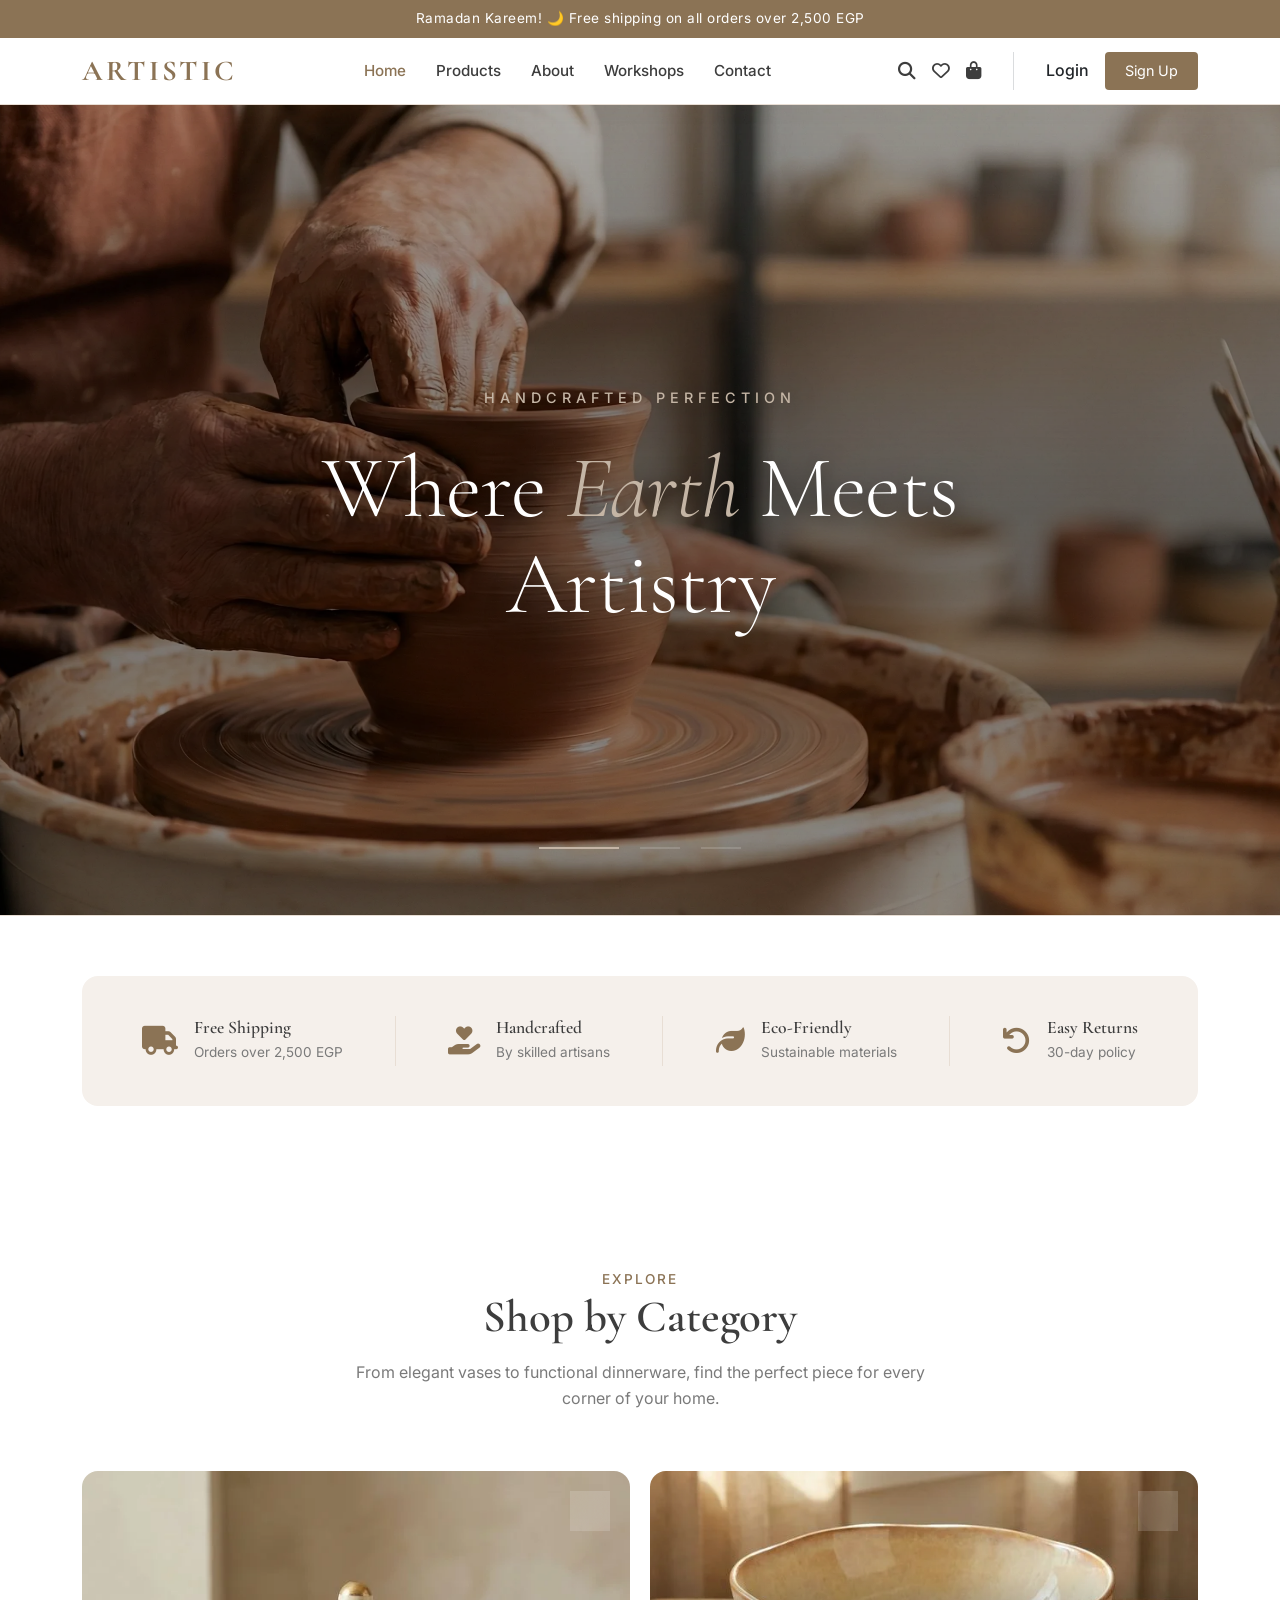
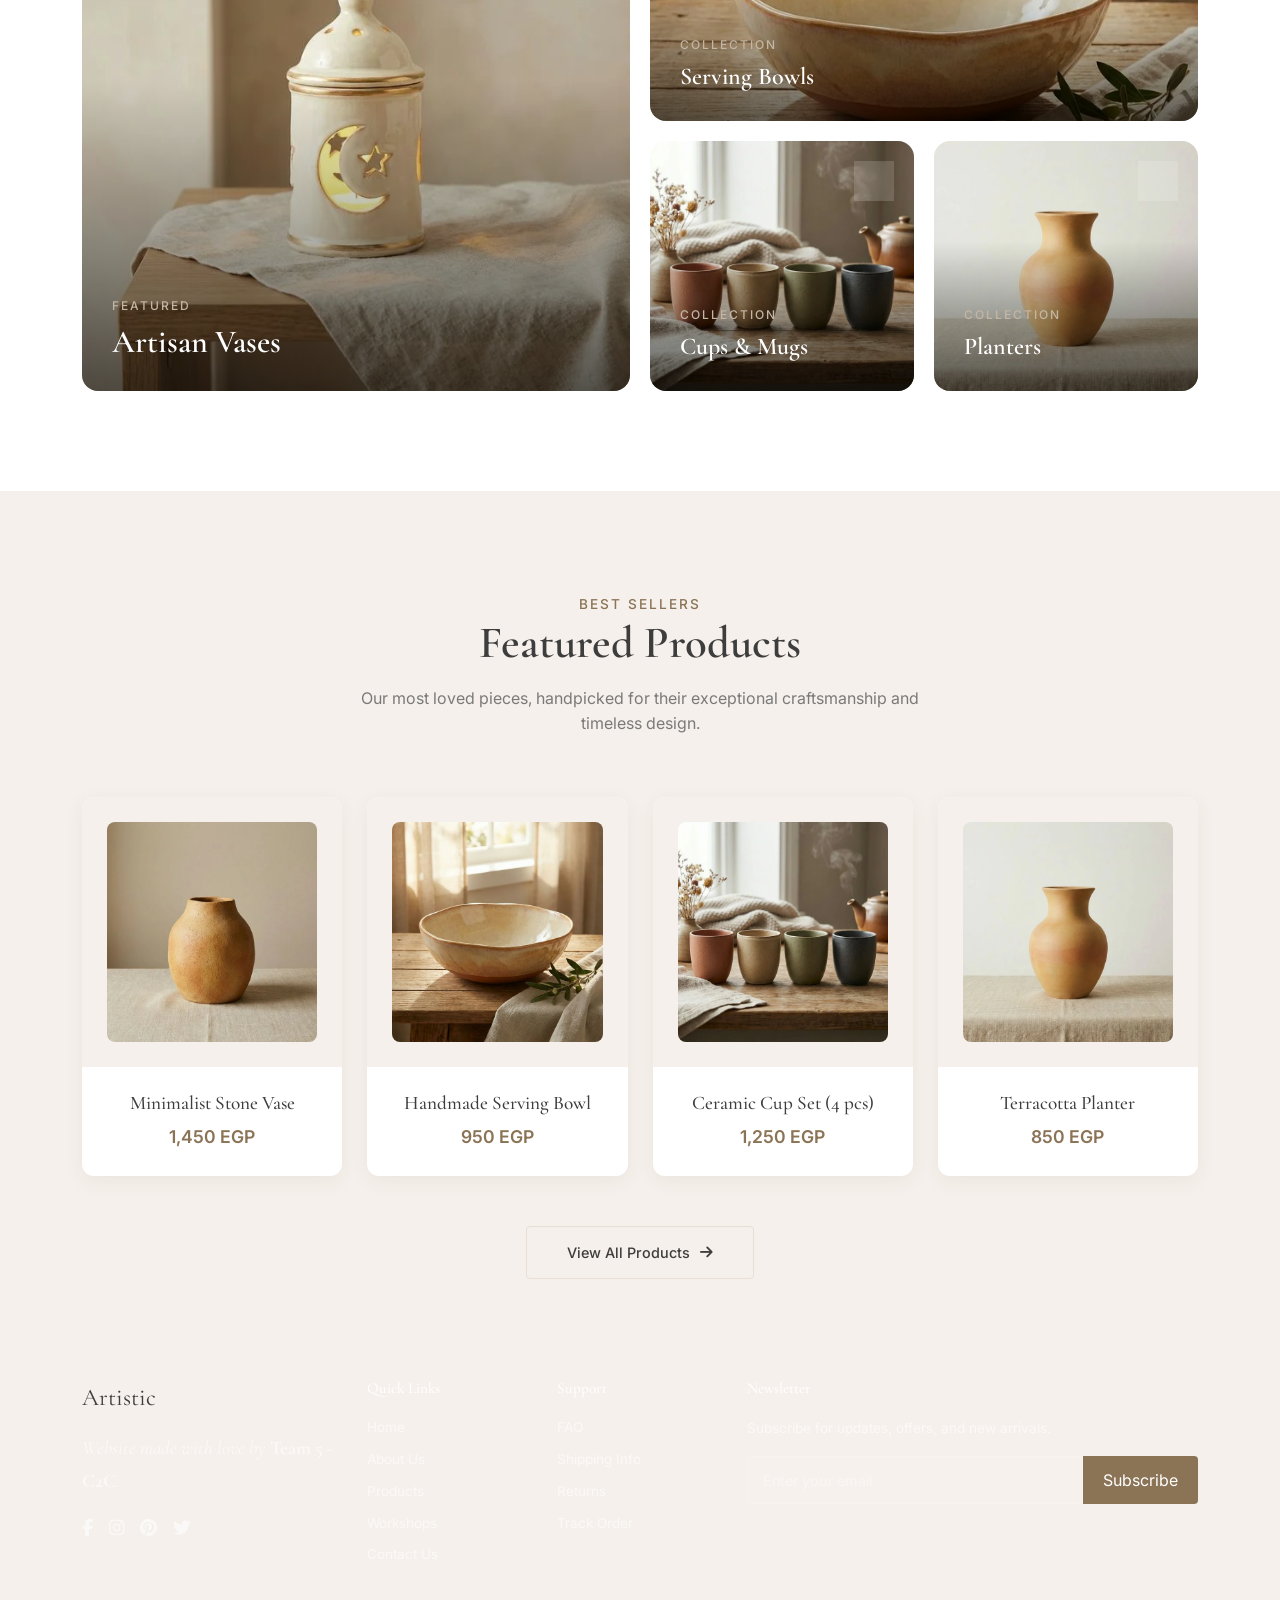
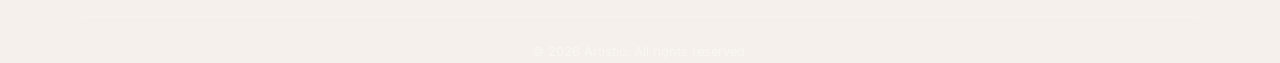
==== commit ccdc7642: "docs: finalize index, mobile optimization, and readme assets" ====
--- a/index.html
+++ b/index.html
@@ -1,375 +1,495 @@
-<!DOCTYPE html>
+<!doctype html>
 <html lang="en">
-<head>
-    <meta charset="UTF-8">
-    <meta name="viewport" content="width=device-width, initial-scale=1.0">
-    <meta name="description" content="Artistic Home - Premium handcrafted ceramics made with love and tradition in Egypt">
+  <head>
+    <meta charset="UTF-8" />
+    <meta name="viewport" content="width=device-width, initial-scale=1.0" />
+    <meta
+      name="description"
+      content="Artistic Home - Premium handcrafted ceramics made with love and tradition in Egypt"
+    />
     <title>Artistic Home - Handcrafted Ceramics</title>
-    
+
     <!-- Resource Hints -->
-    <link rel="preconnect" href="https://fonts.googleapis.com">
-    <link rel="preconnect" href="https://fonts.gstatic.com" crossorigin>
-    <link rel="preconnect" href="https://cdn.jsdelivr.net">
-    <link rel="preconnect" href="https://cdnjs.cloudflare.com">
+    <link rel="preconnect" href="https://fonts.googleapis.com" />
+    <link rel="preconnect" href="https://fonts.gstatic.com" crossorigin />
+    <link rel="preconnect" href="https://cdn.jsdelivr.net" />
+    <link rel="preconnect" href="https://cdnjs.cloudflare.com" />
 
     <!-- Bootstrap 5.3 CSS -->
-    <link href="https://cdn.jsdelivr.net/npm/bootstrap@5.3.3/dist/css/bootstrap.min.css" rel="stylesheet">
-    
+    <link
+      href="https://cdn.jsdelivr.net/npm/bootstrap@5.3.3/dist/css/bootstrap.min.css"
+      rel="stylesheet"
+    />
+
     <!-- Font Awesome Icons -->
-    <link rel="stylesheet" href="https://cdnjs.cloudflare.com/ajax/libs/font-awesome/6.5.1/css/all.min.css">
-    
+    <link
+      rel="stylesheet"
+      href="https://cdnjs.cloudflare.com/ajax/libs/font-awesome/6.5.1/css/all.min.css"
+    />
+
     <!-- Google Fonts -->
-    <link href="https://fonts.googleapis.com/css2?family=Cormorant+Garamond:wght@400;500;600;700&family=Inter:wght@300;400;500;600&display=swap" rel="stylesheet">
-    
+    <link
+      href="https://fonts.googleapis.com/css2?family=Cormorant+Garamond:wght@400;500;600;700&family=Inter:wght@300;400;500;600&display=swap"
+      rel="stylesheet"
+    />
+
     <!-- Main Styles (Artistic Palette) -->
-    <link rel="stylesheet" href="css/styles.css">
-    
+    <link rel="stylesheet" href="css/styles.css" />
+
     <!-- Component CSS -->
-    <link rel="stylesheet" href="css/components/navbar.css">
-    <link rel="stylesheet" href="css/components/footer.css">
-    <link rel="stylesheet" href="css/components/buttons.css">
-    <link rel="stylesheet" href="css/components/cards.css">
-    
-    
+    <link rel="stylesheet" href="css/components/navbar.css" />
+    <link rel="stylesheet" href="css/components/footer.css" />
+    <link rel="stylesheet" href="css/components/buttons.css" />
+    <link rel="stylesheet" href="css/components/cards.css" />
+
     <!-- Page-Specific CSS -->
-    <link rel="stylesheet" href="css/pages/home.css">
-</head>
-<body>
-
+    <link rel="stylesheet" href="css/pages/home.css" />
+  </head>
+  <body>
     <!-- ========== TOP BAR (ANNOUNCEMENT) ========== -->
     <div class="top-bar">
-        <div class="container text-center">
-            <span>Ramadan Kareem! 🌙 Free shipping on all orders over 2,500 EGP</span>
-        </div>
+      <div class="container text-center">
+        <span
+          >Ramadan Kareem! 🌙 Free shipping on all orders over 2,500 EGP</span
+        >
+      </div>
     </div>
 
     <!-- ========== NAVBAR ========== -->
     <nav class="navbar navbar-expand-lg navbar-custom sticky-top">
-        <div class="container">
-            <a class="navbar-brand" href="index.html">
-                Artistic
-            </a>
-            <button class="navbar-toggler" type="button" data-bs-toggle="collapse" data-bs-target="#navbarNav">
-                <span class="navbar-toggler-icon"></span>
-            </button>
-            <div class="collapse navbar-collapse" id="navbarNav">
-                <ul class="navbar-nav mx-auto">
-                    <li class="nav-item">
-                        <a class="nav-link active" href="index.html">Home</a>
-                    </li>
-                    <li class="nav-item">
-                        <a class="nav-link" href="products.html">Products</a>
-                    </li>
-                    <li class="nav-item">
-                        <a class="nav-link" href="aboutus.html">About</a>
-                    </li>
-                    <li class="nav-item">
-                        <a class="nav-link" href="workshops.html">Workshops</a>
-                    </li>
-                    <li class="nav-item">
-                        <a class="nav-link" href="contact.html">Contact</a>
-                    </li>
-                </ul>
-                <div class="nav-icons d-flex align-items-center gap-3">
-                    <a href="#" class="nav-icon" aria-label="Search" title="Search"><i class="fas fa-search"></i></a>
-                    <a href="#" class="nav-icon" aria-label="Wishlist" title="Wishlist"><i class="far fa-heart"></i></a>
-                    <a href="#" class="nav-icon" aria-label="Cart" title="Cart"><i class="fas fa-shopping-bag"></i></a>
-                    
-                    <!-- Divider -->
-                    <div class="vr mx-3 text-secondary opacity-25 d-none d-lg-block"></div>
-                    
-                    <!-- Auth Actions -->
-                    <div class="d-flex align-items-center gap-3">
-                        <a href="Login.html" class="text-decoration-none text-dark fw-medium fs-sm hover-primary">Login</a>
-                        <a href="Login.html#signup" class="btn btn-signup">Sign Up</a>
-                    </div>
-                </div>
-            </div>
-        </div>
+      <div class="container">
+        <a class="navbar-brand" href="index.html"> Artistic </a>
+        <button
+          class="navbar-toggler"
+          type="button"
+          data-bs-toggle="collapse"
+          data-bs-target="#navbarNav"
+        >
+          <span class="navbar-toggler-icon"></span>
+        </button>
+        <div class="collapse navbar-collapse" id="navbarNav">
+          <ul class="navbar-nav mx-auto">
+            <li class="nav-item">
+              <a class="nav-link active" href="index.html">Home</a>
+            </li>
+            <li class="nav-item">
+              <a class="nav-link" href="products.html">Products</a>
+            </li>
+            <li class="nav-item">
+              <a class="nav-link" href="aboutus.html">About</a>
+            </li>
+            <li class="nav-item">
+              <a class="nav-link" href="workshops.html">Workshops</a>
+            </li>
+            <li class="nav-item">
+              <a class="nav-link" href="contact.html">Contact</a>
+            </li>
+          </ul>
+          <div class="nav-icons d-flex align-items-center gap-3">
+            <a href="#" class="nav-icon" aria-label="Search" title="Search"
+              ><i class="fas fa-search"></i
+            ></a>
+            <a href="#" class="nav-icon" aria-label="Wishlist" title="Wishlist"
+              ><i class="far fa-heart"></i
+            ></a>
+            <a href="#" class="nav-icon" aria-label="Cart" title="Cart"
+              ><i class="fas fa-shopping-bag"></i
+            ></a>
+
+            <!-- Divider -->
+            <div
+              class="vr mx-3 text-secondary opacity-25 d-none d-lg-block"
+            ></div>
+
+            <!-- Auth Actions -->
+            <div class="d-flex align-items-center gap-3">
+              <a
+                href="Login.html"
+                class="text-decoration-none text-dark fw-medium fs-sm hover-primary"
+                >Login</a
+              >
+              <a href="Login.html#signup" class="btn btn-signup">Sign Up</a>
+            </div>
+          </div>
+        </div>
+      </div>
     </nav>
 
     <!-- ========== FULL-WIDTH HERO SLIDER ========== -->
     <section class="hero-slider-section">
-        <!-- Full-Width Slider (Now with Soft-Fade & Editorial Clean-up) -->
-        <div id="heroCarousel" class="carousel slide carousel-fade" data-bs-ride="carousel" data-bs-pause="false">
-            <!-- Minimalist Indicators -->
-            <div class="carousel-indicators editorial-indicators">
-                <button type="button" data-bs-target="#heroCarousel" data-bs-slide-to="0" class="active" aria-current="true" aria-label="Slide 1"></button>
-                <button type="button" data-bs-target="#heroCarousel" data-bs-slide-to="1" aria-label="Slide 2"></button>
-                <button type="button" data-bs-target="#heroCarousel" data-bs-slide-to="2" aria-label="Slide 3"></button>
-            </div>
-            
-            <!-- Carousel Slides -->
-            <div class="carousel-inner">
-                <!-- Slide 1: Artisan Hands (Craftsmanship focus) -->
-                <div class="carousel-item active" data-bs-interval="6000">
-                    <div class="hero-slide zoom-bg" style="background-image: url('images/home/slide-1.webp');">
-                        <div class="hero-slide-overlay"></div>
-                        <div class="container">
-                            <div class="hero-slide-content text-center mx-auto">
-                                <span class="hero-tagline">Handcrafted Perfection</span>
-                                <h1 class="hero-title">Where <span>Earth</span> Meets Artistry</h1>
-                            </div>
-                        </div>
-                    </div>
+      <!-- Full-Width Slider (Now with Soft-Fade & Editorial Clean-up) -->
+      <div
+        id="heroCarousel"
+        class="carousel slide carousel-fade"
+        data-bs-ride="carousel"
+        data-bs-pause="false"
+      >
+        <!-- Minimalist Indicators -->
+        <div class="carousel-indicators editorial-indicators">
+          <button
+            type="button"
+            data-bs-target="#heroCarousel"
+            data-bs-slide-to="0"
+            class="active"
+            aria-current="true"
+            aria-label="Slide 1"
+          ></button>
+          <button
+            type="button"
+            data-bs-target="#heroCarousel"
+            data-bs-slide-to="1"
+            aria-label="Slide 2"
+          ></button>
+          <button
+            type="button"
+            data-bs-target="#heroCarousel"
+            data-bs-slide-to="2"
+            aria-label="Slide 3"
+          ></button>
+        </div>
+
+        <!-- Carousel Slides -->
+        <div class="carousel-inner">
+          <!-- Slide 1: Artisan Hands (Craftsmanship focus) -->
+          <div class="carousel-item active" data-bs-interval="6000">
+            <div
+              class="hero-slide zoom-bg"
+              style="
+                background-image: url(&quot;images/home/slide-1.webp&quot;);
+              "
+            >
+              <div class="hero-slide-overlay"></div>
+              <div class="container">
+                <div class="hero-slide-content text-center mx-auto">
+                  <span class="hero-tagline">Handcrafted Perfection</span>
+                  <h1 class="hero-title">
+                    Where <span>Earth</span> Meets Artistry
+                  </h1>
                 </div>
-                
-                <!-- Slide 2: Finished Vases (Product focus) -->
-                <div class="carousel-item" data-bs-interval="6000">
-                    <div class="hero-slide zoom-bg" style="background-image: url('images/home/slide-2.webp');">
-                        <div class="hero-slide-overlay"></div>
-                        <div class="container">
-                            <div class="hero-slide-content text-center mx-auto">
-                                <span class="hero-tagline">Timeless Elegance</span>
-                                <h1 class="hero-title">Designed for <span>Mindful</span> Living</h1>
-                            </div>
-                        </div>
-                    </div>
+              </div>
+            </div>
+          </div>
+
+          <!-- Slide 2: Finished Vases (Product focus) -->
+          <div class="carousel-item" data-bs-interval="6000">
+            <div
+              class="hero-slide zoom-bg"
+              style="
+                background-image: url(&quot;images/home/slide-2.webp&quot;);
+              "
+            >
+              <div class="hero-slide-overlay"></div>
+              <div class="container">
+                <div class="hero-slide-content text-center mx-auto">
+                  <span class="hero-tagline">Timeless Elegance</span>
+                  <h1 class="hero-title">
+                    Designed for <span>Mindful</span> Living
+                  </h1>
                 </div>
-                
-                <!-- Slide 3: Table Setting (Lifestyle focus) -->
-                <div class="carousel-item" data-bs-interval="6000">
-                    <div class="hero-slide zoom-bg" style="background-image: url('images/home/slide-3.webp');">
-                        <div class="hero-slide-overlay"></div>
-                        <div class="container">
-                            <div class="hero-slide-content text-center mx-auto">
-                                <span class="hero-tagline">Table & Home</span>
-                                <h1 class="hero-title">Gather Around <span>Warmth</span></h1>
-                            </div>
-                        </div>
-                    </div>
+              </div>
+            </div>
+          </div>
+
+          <!-- Slide 3: Table Setting (Lifestyle focus) -->
+          <div class="carousel-item" data-bs-interval="6000">
+            <div
+              class="hero-slide zoom-bg"
+              style="
+                background-image: url(&quot;images/home/slide-3.webp&quot;);
+              "
+            >
+              <div class="hero-slide-overlay"></div>
+              <div class="container">
+                <div class="hero-slide-content text-center mx-auto">
+                  <span class="hero-tagline">Table & Home</span>
+                  <h1 class="hero-title">Gather Around <span>Warmth</span></h1>
                 </div>
-            </div>
-            
-            <!-- Carousel Controls Removed as per user request -->
-        </div>
+              </div>
+            </div>
+          </div>
+        </div>
+
+        <!-- Carousel Controls Removed as per user request -->
+      </div>
+    </section>
+
+    <!-- ========== WHY Artistic SECTION (New Trust Bar Design) ========== -->
+    <section class="trust-section">
+      <div class="container">
+        <div class="trust-bar">
+          <div class="trust-item">
+            <i class="fas fa-truck"></i>
+            <div class="trust-text">
+              <h5>Free Shipping</h5>
+              <p>Orders over 2,500 EGP</p>
+            </div>
+          </div>
+          <div class="trust-divider"></div>
+          <div class="trust-item">
+            <i class="fas fa-hand-holding-heart"></i>
+            <div class="trust-text">
+              <h5>Handcrafted</h5>
+              <p>By skilled artisans</p>
+            </div>
+          </div>
+          <div class="trust-divider"></div>
+          <div class="trust-item">
+            <i class="fas fa-leaf"></i>
+            <div class="trust-text">
+              <h5>Eco-Friendly</h5>
+              <p>Sustainable materials</p>
+            </div>
+          </div>
+          <div class="trust-divider"></div>
+          <div class="trust-item">
+            <i class="fas fa-undo"></i>
+            <div class="trust-text">
+              <h5>Easy Returns</h5>
+              <p>30-day policy</p>
+            </div>
+          </div>
+        </div>
+      </div>
     </section>
 
     <!-- ========== BENTO GRID (FEATURED CATEGORIES) ========== -->
     <section class="bento-section">
-        <div class="container">
-            <div class="section-header">
-                <span class="section-subtitle">Explore</span>
-                <h2 class="section-title">Shop by Category</h2>
-                <p class="section-description">
-                    From elegant vases to functional dinnerware, find the perfect piece for every corner of your home.
-                </p>
-            </div>
-            <div class="bento-grid">
-                <!-- Main Featured Item - Artisan Vases (adjusted size) -->
-                <a href="products.html" class="bento-item bento-main">
-                    <img src="images/products/ramadan-lantern.webp" alt="Vases Collection" loading="lazy">
-                    <div class="bento-overlay">
-                        <span class="bento-category">Featured</span>
-                        <h3 class="bento-title">Artisan Vases</h3>
-                    </div>
-                    <div class="bento-arrow">
-                        <i class="fas fa-arrow-right"></i>
-                    </div>
-                </a>
-                <!-- Bowls -->
-                <a href="products.html" class="bento-item">
-                    <img src="images/products/bowl/bowl-slide-1.webp" alt="Bowls Collection" loading="lazy">
-                    <div class="bento-overlay">
-                        <span class="bento-category">Collection</span>
-                        <h3 class="bento-title">Serving Bowls</h3>
-                    </div>
-                    <div class="bento-arrow">
-                        <i class="fas fa-arrow-right"></i>
-                    </div>
-                </a>
-                <!-- Cups -->
-                <a href="products.html" class="bento-item">
-                    <img src="images/products/Cup-set/cup-set-slide-1.webp" alt="Cups Collection" loading="lazy">
-                    <div class="bento-overlay">
-                        <span class="bento-category">Collection</span>
-                        <h3 class="bento-title">Cups & Mugs</h3>
-                    </div>
-                    <div class="bento-arrow">
-                        <i class="fas fa-arrow-right"></i>
-                    </div>
-                </a>
-                <!-- Planters -->
-                <a href="products.html" class="bento-item">
-                    <img src="images/products/planter/planter-slide-1.webp" alt="Planters Collection" loading="lazy">
-                    <div class="bento-overlay">
-                        <span class="bento-category">Collection</span>
-                        <h3 class="bento-title">Planters</h3>
-                    </div>
-                    <div class="bento-arrow">
-                        <i class="fas fa-arrow-right"></i>
-                    </div>
-                </a>
-            </div>
-        </div>
+      <div class="container">
+        <div class="section-header">
+          <span class="section-subtitle">Explore</span>
+          <h2 class="section-title">Shop by Category</h2>
+          <p class="section-description">
+            From elegant vases to functional dinnerware, find the perfect piece
+            for every corner of your home.
+          </p>
+        </div>
+        <div class="bento-grid">
+          <!-- Main Featured Item - Artisan Vases (adjusted size) -->
+          <a href="products.html" class="bento-item bento-main">
+            <img
+              src="images/products/ramadan-lantern.webp"
+              alt="Vases Collection"
+              loading="lazy"
+            />
+            <div class="bento-overlay">
+              <span class="bento-category">Featured</span>
+              <h3 class="bento-title">Artisan Vases</h3>
+            </div>
+            <div class="bento-arrow">
+              <i class="fas fa-arrow-right"></i>
+            </div>
+          </a>
+          <!-- Bowls -->
+          <a href="products.html" class="bento-item">
+            <img
+              src="images/products/bowl/bowl-slide-1.webp"
+              alt="Bowls Collection"
+              loading="lazy"
+            />
+            <div class="bento-overlay">
+              <span class="bento-category">Collection</span>
+              <h3 class="bento-title">Serving Bowls</h3>
+            </div>
+            <div class="bento-arrow">
+              <i class="fas fa-arrow-right"></i>
+            </div>
+          </a>
+          <!-- Cups -->
+          <a href="products.html" class="bento-item">
+            <img
+              src="images/products/Cup-set/cup-set-slide-1.webp"
+              alt="Cups Collection"
+              loading="lazy"
+            />
+            <div class="bento-overlay">
+              <span class="bento-category">Collection</span>
+              <h3 class="bento-title">Cups & Mugs</h3>
+            </div>
+            <div class="bento-arrow">
+              <i class="fas fa-arrow-right"></i>
+            </div>
+          </a>
+          <!-- Planters -->
+          <a href="products.html" class="bento-item">
+            <img
+              src="images/products/planter/planter-slide-1.webp"
+              alt="Planters Collection"
+              loading="lazy"
+            />
+            <div class="bento-overlay">
+              <span class="bento-category">Collection</span>
+              <h3 class="bento-title">Planters</h3>
+            </div>
+            <div class="bento-arrow">
+              <i class="fas fa-arrow-right"></i>
+            </div>
+          </a>
+        </div>
+      </div>
     </section>
 
     <!-- ========== FEATURED PRODUCTS ========== -->
     <section class="featured-section">
-        <div class="container">
-            <div class="section-header">
-                <span class="section-subtitle">Best Sellers</span>
-                <h2 class="section-title">Featured Products</h2>
-                <p class="section-description">
-                    Our most loved pieces, handpicked for their exceptional craftsmanship and timeless design.
-                </p>
-            </div>
-            <div class="products-grid">
-                <!-- Product 1 -->
-                <article class="product-card-home">
-                    <div class="product-image-wrapper">
-                        <img src="images/products/vase/vase-slide-1.webp" alt="Minimalist Stone Vase" class="product-image" loading="lazy">
-                    </div>
-                    <div class="product-body">
-                        <h5 class="product-name">Minimalist Stone Vase</h5>
-                        <p class="product-price">1,450 EGP</p>
-                    </div>
-                </article>
-                <!-- Product 2 -->
-                <article class="product-card-home">
-                    <div class="product-image-wrapper">
-                        <img src="images/products/bowl/bowl-slide-1.webp" alt="Handmade Serving Bowl" class="product-image" loading="lazy">
-                    </div>
-                    <div class="product-body">
-                        <h5 class="product-name">Handmade Serving Bowl</h5>
-                        <p class="product-price">950 EGP</p>
-                    </div>
-                </article>
-                <!-- Product 3 -->
-                <article class="product-card-home">
-                    <div class="product-image-wrapper">
-                        <img src="images/products/Cup-set/cup-set-slide-1.webp" alt="Ceramic Cup Set" class="product-image" loading="lazy">
-                    </div>
-                    <div class="product-body">
-                        <h5 class="product-name">Ceramic Cup Set (4 pcs)</h5>
-                        <p class="product-price">1,250 EGP</p>
-                    </div>
-                </article>
-                <!-- Product 4 -->
-                <article class="product-card-home">
-                    <div class="product-image-wrapper">
-                        <img src="images/products/planter/planter-slide-1.webp" alt="Terracotta Planter" class="product-image" loading="lazy">
-                    </div>
-                    <div class="product-body">
-                        <h5 class="product-name">Terracotta Planter</h5>
-                        <p class="product-price">850 EGP</p>
-                    </div>
-                </article>
-            </div>
-            <div class="view-all-wrapper">
-                <a href="products.html" class="btn-view-all">
-                    View All Products <i class="fas fa-arrow-right"></i>
-                </a>
-            </div>
-        </div>
+      <div class="container">
+        <div class="section-header">
+          <span class="section-subtitle">Best Sellers</span>
+          <h2 class="section-title">Featured Products</h2>
+          <p class="section-description">
+            Our most loved pieces, handpicked for their exceptional
+            craftsmanship and timeless design.
+          </p>
+        </div>
+        <div class="products-grid">
+          <!-- Product 1 -->
+          <article class="product-card-home">
+            <div class="product-image-wrapper">
+              <img
+                src="images/products/vase/vase-slide-1.webp"
+                alt="Minimalist Stone Vase"
+                class="product-image"
+                loading="lazy"
+              />
+            </div>
+            <div class="product-body">
+              <h5 class="product-name">Minimalist Stone Vase</h5>
+              <p class="product-price">1,450 EGP</p>
+            </div>
+          </article>
+          <!-- Product 2 -->
+          <article class="product-card-home">
+            <div class="product-image-wrapper">
+              <img
+                src="images/products/bowl/bowl-slide-1.webp"
+                alt="Handmade Serving Bowl"
+                class="product-image"
+                loading="lazy"
+              />
+            </div>
+            <div class="product-body">
+              <h5 class="product-name">Handmade Serving Bowl</h5>
+              <p class="product-price">950 EGP</p>
+            </div>
+          </article>
+          <!-- Product 3 -->
+          <article class="product-card-home">
+            <div class="product-image-wrapper">
+              <img
+                src="images/products/Cup-set/cup-set-slide-1.webp"
+                alt="Ceramic Cup Set"
+                class="product-image"
+                loading="lazy"
+              />
+            </div>
+            <div class="product-body">
+              <h5 class="product-name">Ceramic Cup Set (4 pcs)</h5>
+              <p class="product-price">1,250 EGP</p>
+            </div>
+          </article>
+          <!-- Product 4 -->
+          <article class="product-card-home">
+            <div class="product-image-wrapper">
+              <img
+                src="images/products/planter/planter-slide-1.webp"
+                alt="Terracotta Planter"
+                class="product-image"
+                loading="lazy"
+              />
+            </div>
+            <div class="product-body">
+              <h5 class="product-name">Terracotta Planter</h5>
+              <p class="product-price">850 EGP</p>
+            </div>
+          </article>
+        </div>
+        <div class="view-all-wrapper">
+          <a href="products.html" class="btn-view-all">
+            View All Products <i class="fas fa-arrow-right"></i>
+          </a>
+        </div>
+      </div>
     </section>
 
-    <!-- ========== WHY Artistic SECTION (New Trust Bar Design) ========== -->
-    <section class="trust-section">
-        <div class="container">
-            <div class="trust-bar">
-                <div class="trust-item">
-                    <i class="fas fa-truck"></i>
-                    <div class="trust-text">
-                        <h5>Free Shipping</h5>
-                        <p>Orders over 2,500 EGP</p>
-                    </div>
-                </div>
-                <div class="trust-divider"></div>
-                <div class="trust-item">
-                    <i class="fas fa-hand-holding-heart"></i>
-                    <div class="trust-text">
-                        <h5>Handcrafted</h5>
-                        <p>By skilled artisans</p>
-                    </div>
-                </div>
-                <div class="trust-divider"></div>
-                <div class="trust-item">
-                    <i class="fas fa-leaf"></i>
-                    <div class="trust-text">
-                        <h5>Eco-Friendly</h5>
-                        <p>Sustainable materials</p>
-                    </div>
-                </div>
-                <div class="trust-divider"></div>
-                <div class="trust-item">
-                    <i class="fas fa-undo"></i>
-                    <div class="trust-text">
-                        <h5>Easy Returns</h5>
-                        <p>30-day policy</p>
-                    </div>
-                </div>
-            </div>
-        </div>
-    </section>
-    
     <!-- ========== BACK TO TOP ========== -->
     <div class="back-to-top-container">
-        <a href="#top" class="scroll-to-top">
-            <i class="fas fa-chevron-up"></i>
-        </a>
+      <a href="#top" class="scroll-to-top">
+        <i class="fas fa-chevron-up"></i>
+      </a>
     </div>
-
 
     <!-- ========== FOOTER ========== -->
     <footer class="footer-artistic">
-        <div class="container">
-            <div class="row g-4">
-                <!-- Brand -->
-                <div class="col-lg-3 col-md-6">
-                <div class="footer-brand">
-                        Artistic
-                    </div>
-                    <p class="footer-text footer-quote">
-                        Website made with love by <span class="footer-team-highlight">Team 5 - C2C</span>.
-                    </p>
-                    <div class="footer-social d-flex gap-3 mt-3">
-                        <a href="#" aria-label="Facebook"><i class="fab fa-facebook-f"></i></a>
-                        <a href="#" aria-label="Instagram"><i class="fab fa-instagram"></i></a>
-                        <a href="#" aria-label="Pinterest"><i class="fab fa-pinterest"></i></a>
-                        <a href="#" aria-label="Twitter"><i class="fab fa-twitter"></i></a>
-                    </div>
-                </div>
-
-                <!-- Quick Links -->
-                <div class="col-lg-2 col-md-6">
-                    <h6 class="footer-title">Quick Links</h6>
-                    <a href="index.html" class="footer-link">Home</a>
-                    <a href="aboutus.html" class="footer-link">About Us</a>
-                    <a href="products.html" class="footer-link">Products</a>
-                    <a href="workshops.html" class="footer-link">Workshops</a>
-                    <a href="contact.html" class="footer-link">Contact Us</a>
-                </div>
-                
-                <!-- Customer Service -->
-                <div class="col-lg-2 col-md-6">
-                    <h6 class="footer-title">Support</h6>
-                    <a href="#" class="footer-link">FAQ</a>
-                    <a href="#" class="footer-link">Shipping Info</a>
-                    <a href="#" class="footer-link">Returns</a>
-                    <a href="#" class="footer-link">Track Order</a>
-                </div>
-                
-                <!-- Newsletter -->
-                <div class="col-lg-5 col-md-6">
-                    <h6 class="footer-title">Newsletter</h6>
-                    <p class="footer-text mb-3">Subscribe for updates, offers, and new arrivals.</p>
-                    <div class="d-flex">
-                        <input type="email" class="form-control newsletter-input" placeholder="Enter your email" aria-label="Email for newsletter">
-                        <button class="btn btn-newsletter">Subscribe</button>
-                    </div>
-                </div>
-            </div>
-            
-            <!-- Copyright -->
-            <div class="footer-bottom text-center">
-                <p class="footer-copyright mb-0">&copy; 2026 Artistic. All rights reserved.</p>
-            </div>
-        </div>
+      <div class="container">
+        <div class="row g-4">
+          <!-- Brand -->
+          <div class="col-lg-3 col-md-6">
+            <div class="footer-brand">Artistic</div>
+            <p class="footer-text footer-quote">
+              Website made with love by
+              <span class="footer-team-highlight">Team 5 - C2C</span>.
+            </p>
+            <div class="footer-social d-flex gap-3 mt-3">
+              <a href="#" aria-label="Facebook"
+                ><i class="fab fa-facebook-f"></i
+              ></a>
+              <a href="#" aria-label="Instagram"
+                ><i class="fab fa-instagram"></i
+              ></a>
+              <a href="#" aria-label="Pinterest"
+                ><i class="fab fa-pinterest"></i
+              ></a>
+              <a href="#" aria-label="Twitter"
+                ><i class="fab fa-twitter"></i
+              ></a>
+            </div>
+          </div>
+
+          <!-- Quick Links -->
+          <div class="col-lg-2 col-md-6">
+            <h6 class="footer-title">Quick Links</h6>
+            <a href="index.html" class="footer-link">Home</a>
+            <a href="aboutus.html" class="footer-link">About Us</a>
+            <a href="products.html" class="footer-link">Products</a>
+            <a href="workshops.html" class="footer-link">Workshops</a>
+            <a href="contact.html" class="footer-link">Contact Us</a>
+          </div>
+
+          <!-- Customer Service -->
+          <div class="col-lg-2 col-md-6">
+            <h6 class="footer-title">Support</h6>
+            <a href="#" class="footer-link">FAQ</a>
+            <a href="#" class="footer-link">Shipping Info</a>
+            <a href="#" class="footer-link">Returns</a>
+            <a href="#" class="footer-link">Track Order</a>
+          </div>
+
+          <!-- Newsletter -->
+          <div class="col-lg-5 col-md-6">
+            <h6 class="footer-title">Newsletter</h6>
+            <p class="footer-text mb-3">
+              Subscribe for updates, offers, and new arrivals.
+            </p>
+            <div class="d-flex">
+              <input
+                type="email"
+                class="form-control newsletter-input"
+                placeholder="Enter your email"
+                aria-label="Email for newsletter"
+              />
+              <button class="btn btn-newsletter">Subscribe</button>
+            </div>
+          </div>
+        </div>
+
+        <!-- Copyright -->
+        <div class="footer-bottom text-center">
+          <p class="footer-copyright mb-0">
+            &copy; 2026 Artistic. All rights reserved.
+          </p>
+        </div>
+      </div>
     </footer>
 
     <!-- Bootstrap JS -->
     <script src="https://cdn.jsdelivr.net/npm/bootstrap@5.3.3/dist/js/bootstrap.bundle.min.js"></script>
-
-</body>
+  </body>
 </html>
--- a/css/components/footer.css
+++ b/css/components/footer.css
@@ -1,15 +1,16 @@
 /* ==========================================
-   Artistic Home - Footer Component
+   CERA Home - Footer Component
    ==========================================
    Reusable footer styles
    Dependencies: styles.css (variables)
    ========================================== */
 
 /* ========== Footer Container ========== */
-.footer-artistic {
+.footer-cera {
     background-color: var(--footer-dark);
     color: var(--white);
     padding: 60px 0 30px;
+    margin-top: 60px;
 }
 
 /* ========== Footer Brand ========== */
@@ -109,7 +110,7 @@
 
 /* ========== Responsive ========== */
 @media (max-width: 767.98px) {
-    .footer-artistic {
+    .footer-cera {
         padding: 40px 0 20px;
         text-align: center;
     }
--- a/css/components/buttons.css
+++ b/css/components/buttons.css
@@ -360,7 +360,6 @@
     display: flex;
     align-items: center;
     justify-content: center;
-    pointer-events: auto;
     box-shadow: var(--shadow-md);
     transition: var(--transition-base);
     text-decoration: none;
--- a/css/pages/home.css
+++ b/css/pages/home.css
@@ -7,517 +7,541 @@
 
 /* ========== Full-Width Hero Slider ========== */
 .hero-slider-section {
-    position: relative;
-    background-color: var(--footer-dark);
+  position: relative;
+  background-color: var(--footer-dark);
 }
 
 .hero-slide {
-    min-height: 90vh;
-    background-size: cover;
-    background-position: center;
-    background-repeat: no-repeat;
-    display: flex;
-    align-items: center;
-    position: relative;
-    overflow: hidden;
+  min-height: 90vh;
+  background-size: cover;
+  background-position: center;
+  background-repeat: no-repeat;
+  display: flex;
+  align-items: center;
+  position: relative;
+  overflow: hidden;
 }
 
 /* Ken Burns / Slow Zoom Effect */
 .zoom-bg {
-    animation: kenburns 20s ease infinite alternate;
+  animation: kenburns 20s ease infinite alternate;
 }
 
 @keyframes kenburns {
-    0% { transform: scale(1); }
-    100% { transform: scale(1.15); }
+  0% {
+    transform: scale(1);
+  }
+  100% {
+    transform: scale(1.15);
+  }
 }
 
 .hero-slide-overlay {
-    position: absolute;
-    inset: 0;
-    background: linear-gradient(180deg, rgba(0,0,0,0.2) 0%, rgba(0,0,0,0.45) 50%, rgba(0,0,0,0.3) 100%);
-    backdrop-filter: brightness(0.85); /* Slightly dim the background image */
-    z-index: 1;
+  position: absolute;
+  inset: 0;
+  background: linear-gradient(
+    180deg,
+    rgba(0, 0, 0, 0.2) 0%,
+    rgba(0, 0, 0, 0.45) 50%,
+    rgba(0, 0, 0, 0.3) 100%
+  );
+  backdrop-filter: brightness(0.85); /* Slightly dim the background image */
+  z-index: 1;
 }
 
 .hero-slide-content {
-    position: relative;
-    z-index: 2;
-    max-width: 900px;
-    padding: 60px 20px;
-    filter: drop-shadow(0 4px 12px rgba(0,0,0,0.5)); /* Adds glow to the whole group */
+  position: relative;
+  z-index: 2;
+  max-width: 900px;
+  padding: 60px 20px;
+  filter: drop-shadow(
+    0 4px 12px rgba(0, 0, 0, 0.5)
+  ); /* Adds glow to the whole group */
 }
 
 .hero-tagline {
-    font-family: 'Inter', sans-serif;
-    font-size: 0.9rem;
-    font-weight: 500;
-    letter-spacing: 5px;
-    text-transform: uppercase;
-    color: var(--primary-light);
-    margin-bottom: 30px;
-    display: block;
-    opacity: 0.9;
+  font-family: "Inter", sans-serif;
+  font-size: 0.9rem;
+  font-weight: 500;
+  letter-spacing: 5px;
+  text-transform: uppercase;
+  color: var(--primary-light);
+  margin-bottom: 30px;
+  display: block;
+  opacity: 0.9;
 }
 
 .hero-title {
-    font-family: 'Cormorant Garamond', serif;
-    font-size: clamp(3rem, 8vw, 5.5rem);
-    font-weight: 300;
-    color: var(--white);
-    line-height: 1.1;
-    margin-bottom: 0;
-    letter-spacing: -1px;
-    text-shadow: 0 10px 30px rgba(0,0,0,0.2);
+  font-family: "Cormorant Garamond", serif;
+  font-size: clamp(3rem, 8vw, 5.5rem);
+  font-weight: 300;
+  color: var(--white);
+  line-height: 1.1;
+  margin-bottom: 0;
+  letter-spacing: -1px;
+  text-shadow: 0 10px 30px rgba(0, 0, 0, 0.2);
 }
 
 .hero-title span {
-    font-style: italic;
-    color: var(--primary-light);
+  font-style: italic;
+  color: var(--primary-light);
 }
 
 /* Minimalist Editorial Indicators */
 .editorial-indicators {
-    bottom: 50px !important;
-    gap: 15px;
+  bottom: 50px !important;
+  gap: 15px;
 }
 
 .editorial-indicators button {
-    width: 40px !important;
-    height: 2px !important;
-    background-color: rgba(255, 255, 255, 0.3) !important;
-    border: none !important;
-    transition: all 0.6s ease !important;
+  width: 40px !important;
+  height: 2px !important;
+  background-color: rgba(255, 255, 255, 0.3) !important;
+  border: none !important;
+  transition: all 0.6s ease !important;
 }
 
 .editorial-indicators button.active {
-    width: 80px !important;
-    background-color: var(--primary-light) !important;
+  width: 80px !important;
+  background-color: var(--primary-light) !important;
 }
 
 /* Smooth Fade Optimization */
 .carousel-fade .carousel-item {
-    opacity: 0;
-    transition-duration: 1.5s;
-    transition-property: opacity;
+  opacity: 0;
+  transition-duration: 1.5s;
+  transition-property: opacity;
 }
 
 .carousel-fade .carousel-item.active {
-    opacity: 1;
+  opacity: 1;
 }
 
 /* Hide navigation controls to keep it clean */
 .hero-slider-section .carousel-control-prev,
 .hero-slider-section .carousel-control-next {
-    display: none;
+  display: none;
 }
 
 /* ========== Bento Grid Section ========== */
 .bento-section {
-    padding: 100px 0;
-    background-color: var(--white);
+  padding: 100px 0;
+  background-color: var(--white);
 }
 
 .section-header {
-    text-align: center;
-    margin-bottom: 60px;
+  text-align: center;
+  margin-bottom: 60px;
 }
 
 .section-subtitle {
-    font-family: 'Inter', sans-serif;
-    font-size: 0.85rem;
-    font-weight: 500;
-    letter-spacing: 2px;
-    text-transform: uppercase;
-    color: var(--primary-color);
-    margin-bottom: 15px;
+  font-family: "Inter", sans-serif;
+  font-size: 0.85rem;
+  font-weight: 500;
+  letter-spacing: 2px;
+  text-transform: uppercase;
+  color: var(--primary-color);
+  margin-bottom: 15px;
 }
 
 .section-title {
-    font-family: 'Cormorant Garamond', serif;
-    font-size: clamp(2rem, 4vw, 2.8rem);
-    font-weight: 600;
-    color: var(--text-dark);
-    margin-bottom: 15px;
+  font-family: "Cormorant Garamond", serif;
+  font-size: clamp(2rem, 4vw, 2.8rem);
+  font-weight: 600;
+  color: var(--text-dark);
+  margin-bottom: 15px;
 }
 
 .section-description {
-    color: var(--text-muted);
-    font-size: 1rem;
-    max-width: 600px;
-    margin: 0 auto;
+  color: var(--text-muted);
+  font-size: 1rem;
+  max-width: 600px;
+  margin: 0 auto;
 }
 
 .bento-grid {
-    display: grid;
-    grid-template-columns: repeat(4, 1fr);
-    grid-template-rows: repeat(2, 250px);
-    gap: 20px;
+  display: grid;
+  grid-template-columns: repeat(4, 1fr);
+  grid-template-rows: repeat(2, 250px);
+  gap: 20px;
 }
 
 .bento-item {
-    position: relative;
-    border-radius: 16px;
-    overflow: hidden;
-    cursor: pointer;
-    background-color: var(--cream);
+  position: relative;
+  border-radius: 16px;
+  overflow: hidden;
+  cursor: pointer;
+  background-color: var(--cream);
 }
 
 /* Artisan Vases - Main item with adjusted size */
 .bento-item.bento-main {
+  grid-column: span 2;
+  grid-row: span 2;
+}
+
+.bento-item:nth-child(2) {
+  grid-column: span 2;
+}
+
+.bento-item img {
+  width: 100%;
+  height: 100%;
+  object-fit: cover;
+}
+
+.bento-overlay {
+  position: absolute;
+  inset: 0;
+  background: linear-gradient(to top, rgba(0, 0, 0, 0.6) 0%, transparent 60%);
+  display: flex;
+  flex-direction: column;
+  justify-content: flex-end;
+  padding: 30px;
+}
+
+.bento-category {
+  font-family: "Inter", sans-serif;
+  font-size: 0.75rem;
+  font-weight: 500;
+  letter-spacing: 2px;
+  text-transform: uppercase;
+  color: var(--primary-light);
+  margin-bottom: 8px;
+}
+
+.bento-title {
+  font-family: "Cormorant Garamond", serif;
+  font-size: 1.5rem;
+  font-weight: 600;
+  color: var(--white);
+  margin: 0;
+}
+
+.bento-item.bento-main .bento-title {
+  font-size: 2rem;
+}
+
+.bento-arrow {
+  position: absolute;
+  top: 20px;
+  right: 20px;
+  width: 40px;
+  height: 40px;
+  background: rgba(255, 255, 255, 0.2);
+  backdrop-filter: blur(10px);
+  border-radius: 50%;
+  display: flex;
+  align-items: center;
+  justify-content: center;
+  color: var(--white);
+  opacity: 0.8;
+}
+
+/* ========== Featured Products Section ========== */
+.featured-section {
+  padding: 100px 0;
+  background-color: var(--cream);
+}
+
+.products-grid {
+  display: grid;
+  grid-template-columns: repeat(4, 1fr);
+  gap: 25px;
+}
+
+/* Product Card (minimal hover) */
+.product-card-home {
+  background-color: var(--white);
+  border-radius: 12px;
+  overflow: hidden;
+  border: none;
+  box-shadow: 0 5px 20px rgba(92, 74, 58, 0.06);
+}
+
+.product-card-home .product-image-wrapper {
+  background-color: var(--cream);
+  padding: 25px;
+  border: none;
+}
+
+.product-card-home .product-image {
+  height: 220px;
+  object-fit: cover;
+  border-radius: 8px;
+}
+
+.product-card-home .product-body {
+  padding: 25px;
+  text-align: center;
+}
+
+.product-card-home .product-name {
+  font-family: "Cormorant Garamond", serif;
+  font-size: 1.2rem;
+  font-weight: 500;
+  color: var(--text-dark);
+  margin-bottom: 8px;
+}
+
+.product-card-home .product-price {
+  color: var(--primary-color);
+  font-weight: 600;
+  font-size: 1.1rem;
+  margin-bottom: 0;
+}
+
+/* View All Button */
+.view-all-wrapper {
+  text-align: center;
+  margin-top: 50px;
+}
+
+.btn-view-all {
+  background-color: transparent;
+  color: var(--text-dark);
+  border: 1px solid var(--warm-beige);
+  border-radius: 4px;
+  padding: 14px 40px;
+  font-size: 0.9rem;
+  font-weight: 500;
+  text-decoration: none;
+  transition:
+    border-color 0.2s ease,
+    color 0.2s ease;
+  display: inline-flex;
+  align-items: center;
+  gap: 10px;
+}
+
+.btn-view-all:hover {
+  border-color: var(--primary-color);
+  color: var(--primary-color);
+}
+
+/* ========== Trust Bar Section (New Design) ========== */
+.trust-section {
+  padding: 60px 0;
+  background-color: var(--white);
+  border-top: 1px solid var(--warm-beige);
+}
+
+.trust-bar {
+  display: flex;
+  align-items: center;
+  justify-content: space-between;
+  background-color: var(--cream);
+  border-radius: 16px;
+  padding: 40px 60px;
+}
+
+.trust-item {
+  display: flex;
+  align-items: center;
+  gap: 16px;
+}
+
+.trust-item i {
+  font-size: 1.8rem;
+  color: var(--primary-color);
+}
+
+.trust-text h5 {
+  font-family: "Cormorant Garamond", serif;
+  font-size: 1.1rem;
+  font-weight: 600;
+  color: var(--text-dark);
+  margin: 0 0 4px 0;
+}
+
+.trust-text p {
+  font-size: 0.85rem;
+  color: var(--text-muted);
+  margin: 0;
+}
+
+.trust-divider {
+  width: 1px;
+  height: 50px;
+  background-color: var(--warm-beige);
+}
+
+/* ========== Responsive ========== */
+@media (max-width: 991.98px) {
+  .hero-slide {
+    min-height: 70vh;
+  }
+
+  .hero-slide-content {
+    padding: 40px 0;
+  }
+
+  .hero-slider-section .carousel-control-prev,
+  .hero-slider-section .carousel-control-next {
+    width: 45px;
+    height: 45px;
+  }
+
+  .hero-slider-section .carousel-control-prev {
+    left: 15px;
+  }
+
+  .hero-slider-section .carousel-control-next {
+    right: 15px;
+  }
+
+  .bento-grid {
+    grid-template-columns: repeat(2, 1fr);
+    grid-template-rows: repeat(3, 200px);
+  }
+
+  .bento-item.bento-main {
     grid-column: span 2;
-    grid-row: span 2;
-}
-
-.bento-item:nth-child(2) {
-    grid-column: span 2;
-}
-
-.bento-item img {
+    grid-row: span 1;
+  }
+
+  .bento-item:nth-child(2) {
+    grid-column: span 1;
+  }
+
+  .products-grid {
+    grid-template-columns: repeat(2, 1fr);
+  }
+
+  .trust-bar {
+    display: grid;
+    grid-template-columns: 1fr 1fr;
+    gap: 30px 20px;
+    padding: 30px 20px;
+  }
+
+  .trust-divider {
+    display: none;
+  }
+
+  .trust-item {
+    justify-content: flex-start;
+  }
+}
+
+@media (max-width: 767.98px) {
+  .hero-slide {
+    min-height: 80vh;
+  }
+
+  .hero-slide-overlay {
+    background: linear-gradient(
+      to bottom,
+      rgba(0, 0, 0, 0.5) 0%,
+      rgba(0, 0, 0, 0.6) 100%
+    );
+  }
+
+  .hero-slide-content {
+    text-align: center;
+    max-width: 100%;
+  }
+
+  .hero-tagline {
+    padding-left: 0;
+  }
+
+  .hero-tagline::before {
+    display: none;
+  }
+
+  .hero-title {
+    font-size: 2rem;
+  }
+
+  .hero-cta {
+    flex-direction: column;
+    align-items: center;
+  }
+
+  .btn-hero-primary,
+  .btn-hero-outline {
     width: 100%;
-    height: 100%;
-    object-fit: cover;
-}
-
-.bento-overlay {
-    position: absolute;
-    inset: 0;
-    background: linear-gradient(to top, rgba(0, 0, 0, 0.6) 0%, transparent 60%);
-    display: flex;
-    flex-direction: column;
-    justify-content: flex-end;
-    padding: 30px;
-}
-
-.bento-category {
-    font-family: 'Inter', sans-serif;
-    font-size: 0.75rem;
-    font-weight: 500;
-    letter-spacing: 2px;
-    text-transform: uppercase;
-    color: var(--primary-light);
-    margin-bottom: 8px;
-}
-
-.bento-title {
-    font-family: 'Cormorant Garamond', serif;
-    font-size: 1.5rem;
-    font-weight: 600;
-    color: var(--white);
-    margin: 0;
-}
-
-.bento-item.bento-main .bento-title {
-    font-size: 2rem;
-}
-
-.bento-arrow {
-    position: absolute;
-    top: 20px;
-    right: 20px;
+    justify-content: center;
+  }
+
+  .hero-slider-section .carousel-control-prev,
+  .hero-slider-section .carousel-control-next {
     width: 40px;
     height: 40px;
-    background: rgba(255, 255, 255, 0.2);
-    backdrop-filter: blur(10px);
-    border-radius: 50%;
-    display: flex;
-    align-items: center;
-    justify-content: center;
-    color: var(--white);
-    opacity: 0.8;
-}
-
-/* ========== Featured Products Section ========== */
-.featured-section {
-    padding: 100px 0;
-    background-color: var(--cream);
-}
-
-.products-grid {
-    display: grid;
-    grid-template-columns: repeat(4, 1fr);
-    gap: 25px;
-}
-
-/* Product Card (minimal hover) */
-.product-card-home {
-    background-color: var(--white);
-    border-radius: 12px;
-    overflow: hidden;
-    border: none;
-    box-shadow: 0 5px 20px rgba(92, 74, 58, 0.06);
-}
-
-.product-card-home .product-image-wrapper {
-    background-color: var(--cream);
-    padding: 25px;
-    border: none;
-}
-
-.product-card-home .product-image {
-    height: 220px;
-    object-fit: cover;
-    border-radius: 8px;
-}
-
-.product-card-home .product-body {
-    padding: 25px;
-    text-align: center;
-}
-
-.product-card-home .product-name {
-    font-family: 'Cormorant Garamond', serif;
-    font-size: 1.2rem;
-    font-weight: 500;
-    color: var(--text-dark);
-    margin-bottom: 8px;
-}
-
-.product-card-home .product-price {
-    color: var(--primary-color);
-    font-weight: 600;
-    font-size: 1.1rem;
-    margin-bottom: 0;
-}
-
-/* View All Button */
-.view-all-wrapper {
-    text-align: center;
-    margin-top: 50px;
-}
-
-.btn-view-all {
-    background-color: transparent;
-    color: var(--text-dark);
-    border: 1px solid var(--warm-beige);
-    border-radius: 4px;
-    padding: 14px 40px;
-    font-size: 0.9rem;
-    font-weight: 500;
-    text-decoration: none;
-    transition: border-color 0.2s ease, color 0.2s ease;
-    display: inline-flex;
-    align-items: center;
-    gap: 10px;
-}
-
-.btn-view-all:hover {
-    border-color: var(--primary-color);
-    color: var(--primary-color);
-}
-
-/* ========== Trust Bar Section (New Design) ========== */
-.trust-section {
-    padding: 60px 0;
-    background-color: var(--white);
-    border-top: 1px solid var(--warm-beige);
-}
-
-.trust-bar {
-    display: flex;
-    align-items: center;
-    justify-content: space-between;
-    background-color: var(--cream);
-    border-radius: 16px;
-    padding: 40px 60px;
-}
-
-.trust-item {
-    display: flex;
-    align-items: center;
-    gap: 16px;
-}
-
-.trust-item i {
-    font-size: 1.8rem;
-    color: var(--primary-color);
-}
-
-.trust-text h5 {
-    font-family: 'Cormorant Garamond', serif;
-    font-size: 1.1rem;
-    font-weight: 600;
-    color: var(--text-dark);
-    margin: 0 0 4px 0;
-}
-
-.trust-text p {
-    font-size: 0.85rem;
-    color: var(--text-muted);
-    margin: 0;
-}
-
-.trust-divider {
-    width: 1px;
-    height: 50px;
-    background-color: var(--warm-beige);
-}
-
-/* ========== Responsive ========== */
-@media (max-width: 991.98px) {
-    .hero-slide {
-        min-height: 70vh;
-    }
-
-    .hero-slide-content {
-        padding: 40px 0;
-    }
-
-    .hero-slider-section .carousel-control-prev,
-    .hero-slider-section .carousel-control-next {
-        width: 45px;
-        height: 45px;
-    }
-
-    .hero-slider-section .carousel-control-prev {
-        left: 15px;
-    }
-
-    .hero-slider-section .carousel-control-next {
-        right: 15px;
-    }
-
-    .bento-grid {
-        grid-template-columns: repeat(2, 1fr);
-        grid-template-rows: repeat(3, 200px);
-    }
-
-    .bento-item.bento-main {
-        grid-column: span 2;
-        grid-row: span 1;
-    }
-
-    .bento-item:nth-child(2) {
-        grid-column: span 1;
-    }
-
-    .products-grid {
-        grid-template-columns: repeat(2, 1fr);
-    }
-
-    .trust-bar {
-        flex-wrap: wrap;
-        gap: 30px;
-        padding: 30px;
-        justify-content: center;
-    }
-
-    .trust-divider {
-        display: none;
-    }
-
-    .trust-item {
-        flex: 0 0 45%;
-        justify-content: center;
-    }
-}
-
-@media (max-width: 767.98px) {
-    .hero-slide {
-        min-height: 80vh;
-    }
-
-    .hero-slide-overlay {
-        background: linear-gradient(to bottom, rgba(0, 0, 0, 0.5) 0%, rgba(0, 0, 0, 0.6) 100%);
-    }
-
-    .hero-slide-content {
-        text-align: center;
-        max-width: 100%;
-    }
-
-    .hero-tagline {
-        padding-left: 0;
-    }
-
-    .hero-tagline::before {
-        display: none;
-    }
-
-    .hero-title {
-        font-size: 2rem;
-    }
-
-    .hero-cta {
-        flex-direction: column;
-        align-items: center;
-    }
-
-    .btn-hero-primary,
-    .btn-hero-outline {
-        width: 100%;
-        justify-content: center;
-    }
-
-    .hero-slider-section .carousel-control-prev,
-    .hero-slider-section .carousel-control-next {
-        width: 40px;
-        height: 40px;
-    }
-
-    .hero-slider-section .carousel-control-prev {
-        left: 10px;
-    }
-
-    .hero-slider-section .carousel-control-next {
-        right: 10px;
-    }
-
-    .bento-grid {
-        grid-template-columns: 1fr;
-        grid-template-rows: auto;
-    }
-
-    .bento-item,
-    .bento-item.bento-main,
-    .bento-item:nth-child(2) {
-        grid-column: span 1;
-        grid-row: span 1;
-        min-height: 200px;
-    }
-
-    .products-grid {
-        grid-template-columns: 1fr;
-    }
-
-    .trust-item {
-        flex: 0 0 100%;
-    }
-}
-
+  }
+
+  .hero-slider-section .carousel-control-prev {
+    left: 10px;
+  }
+
+  .hero-slider-section .carousel-control-next {
+    right: 10px;
+  }
+
+  .bento-grid {
+    grid-template-columns: 1fr;
+    grid-template-rows: auto;
+  }
+
+  .bento-item,
+  .bento-item.bento-main,
+  .bento-item:nth-child(2) {
+    grid-column: span 1;
+    grid-row: span 1;
+    min-height: 200px;
+  }
+
+  .products-grid {
+    grid-template-columns: 1fr;
+  }
+
+  .trust-item {
+    /* Maintain 2x2 or switch to stacked if really narrow, but kept left-aligned */
+    justify-content: flex-start;
+  }
+}
 
 /* ========== Keyframes ========== */
 @keyframes fadeUp {
-    from {
-        opacity: 0;
-        transform: translateY(20px);
-    }
-    to {
-        opacity: 1;
-        transform: translateY(0);
-    }
+  from {
+    opacity: 0;
+    transform: translateY(20px);
+  }
+  to {
+    opacity: 1;
+    transform: translateY(0);
+  }
 }
 
 /* Apply animation to Hero Content */
 .hero-slide-content > * {
-    opacity: 0; /* Star hidden */
-    animation: fadeUp 0.8s ease-out forwards;
-}
-
-.hero-tagline { animation-delay: 0.2s; }
-.hero-title { animation-delay: 0.4s; }
-.hero-description { animation-delay: 0.6s; }
-.hero-cta { animation-delay: 0.8s; }
+  opacity: 0; /* Star hidden */
+  animation: fadeUp 0.8s ease-out forwards;
+}
+
+.hero-tagline {
+  animation-delay: 0.2s;
+}
+.hero-title {
+  animation-delay: 0.4s;
+}
+.hero-description {
+  animation-delay: 0.6s;
+}
+.hero-cta {
+  animation-delay: 0.8s;
+}
 
 /* Mobile Height Fix */
 @media (max-width: 767.98px) {
-    .hero-slide {
-        min-height: 500px; /* More reasonable fixed height for mobile */
-        height: auto;
-        padding: 60px 0;
-    }
-    
-    .hero-slide-content {
-        padding: 0;
-    }
-}
+  .hero-slide {
+    min-height: 500px; /* More reasonable fixed height for mobile */
+    height: auto;
+    padding: 60px 0;
+  }
+
+  .hero-slide-content {
+    padding: 0;
+  }
+}
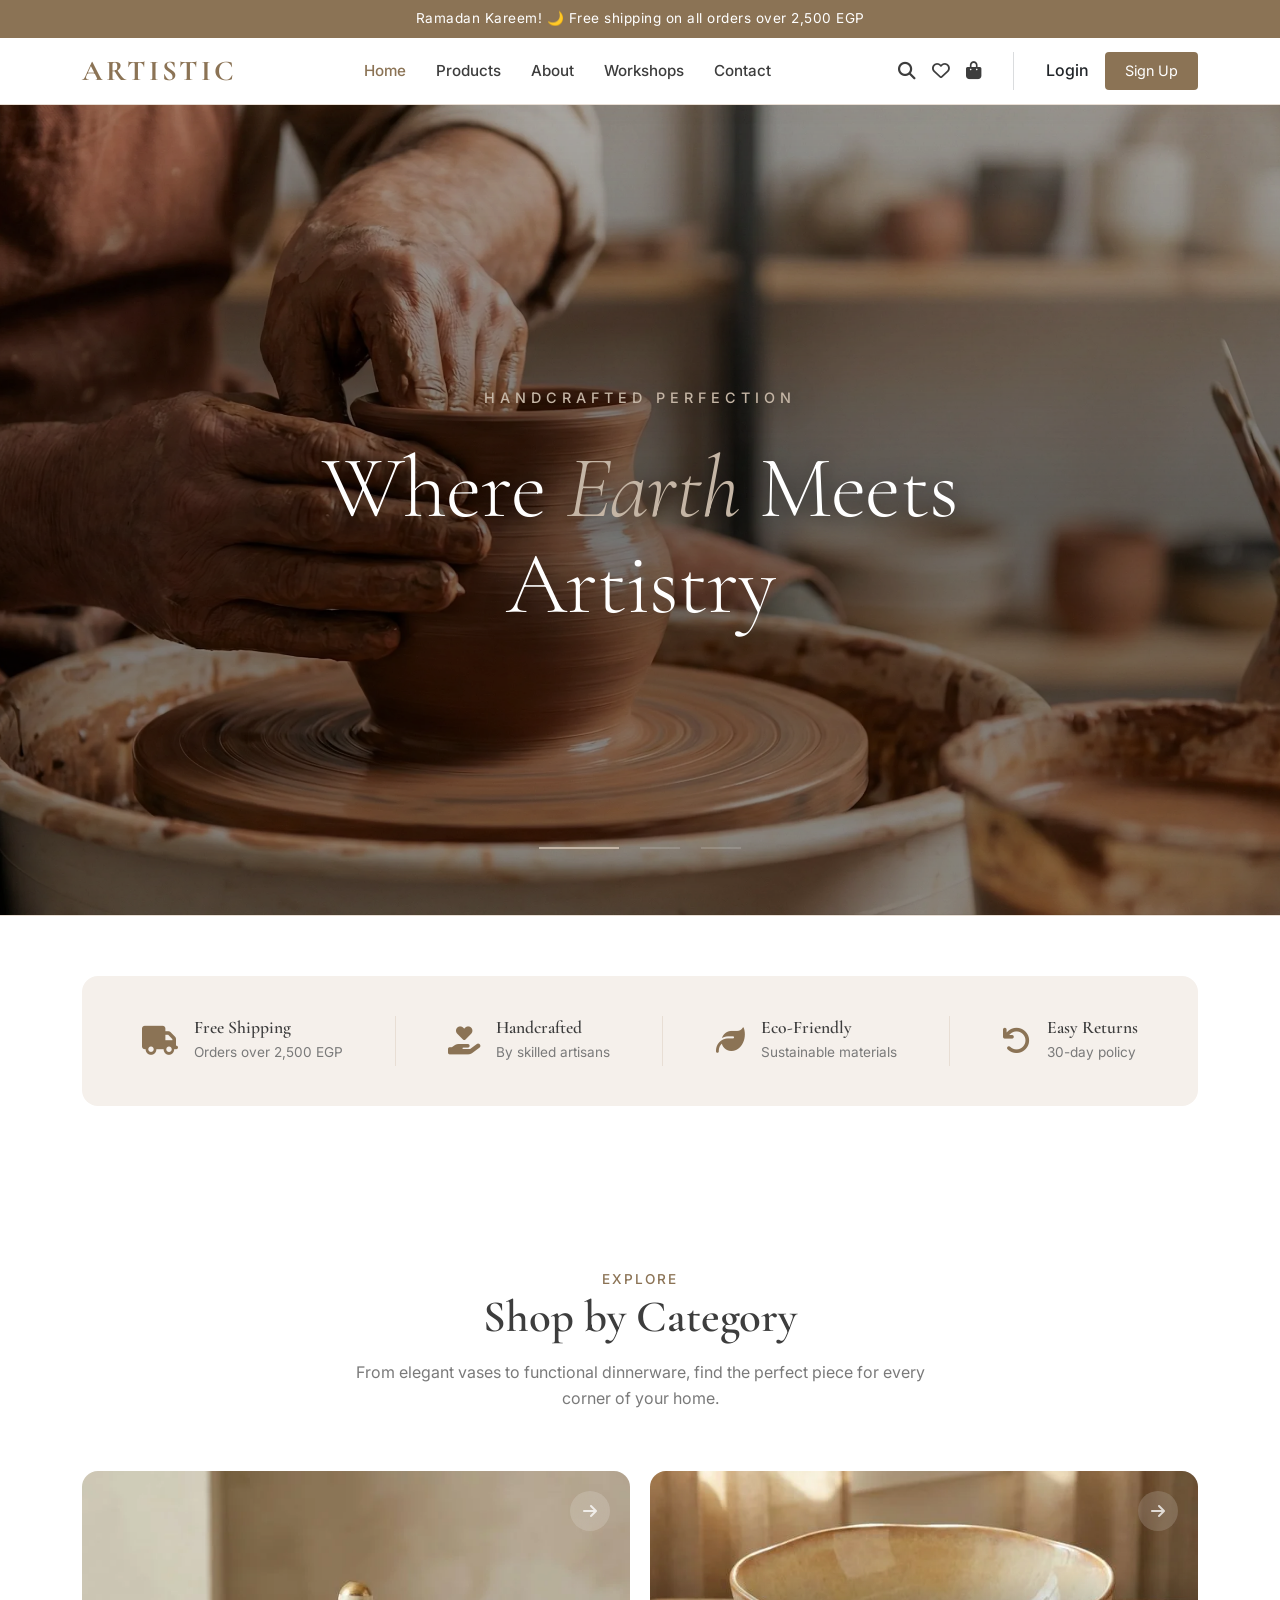
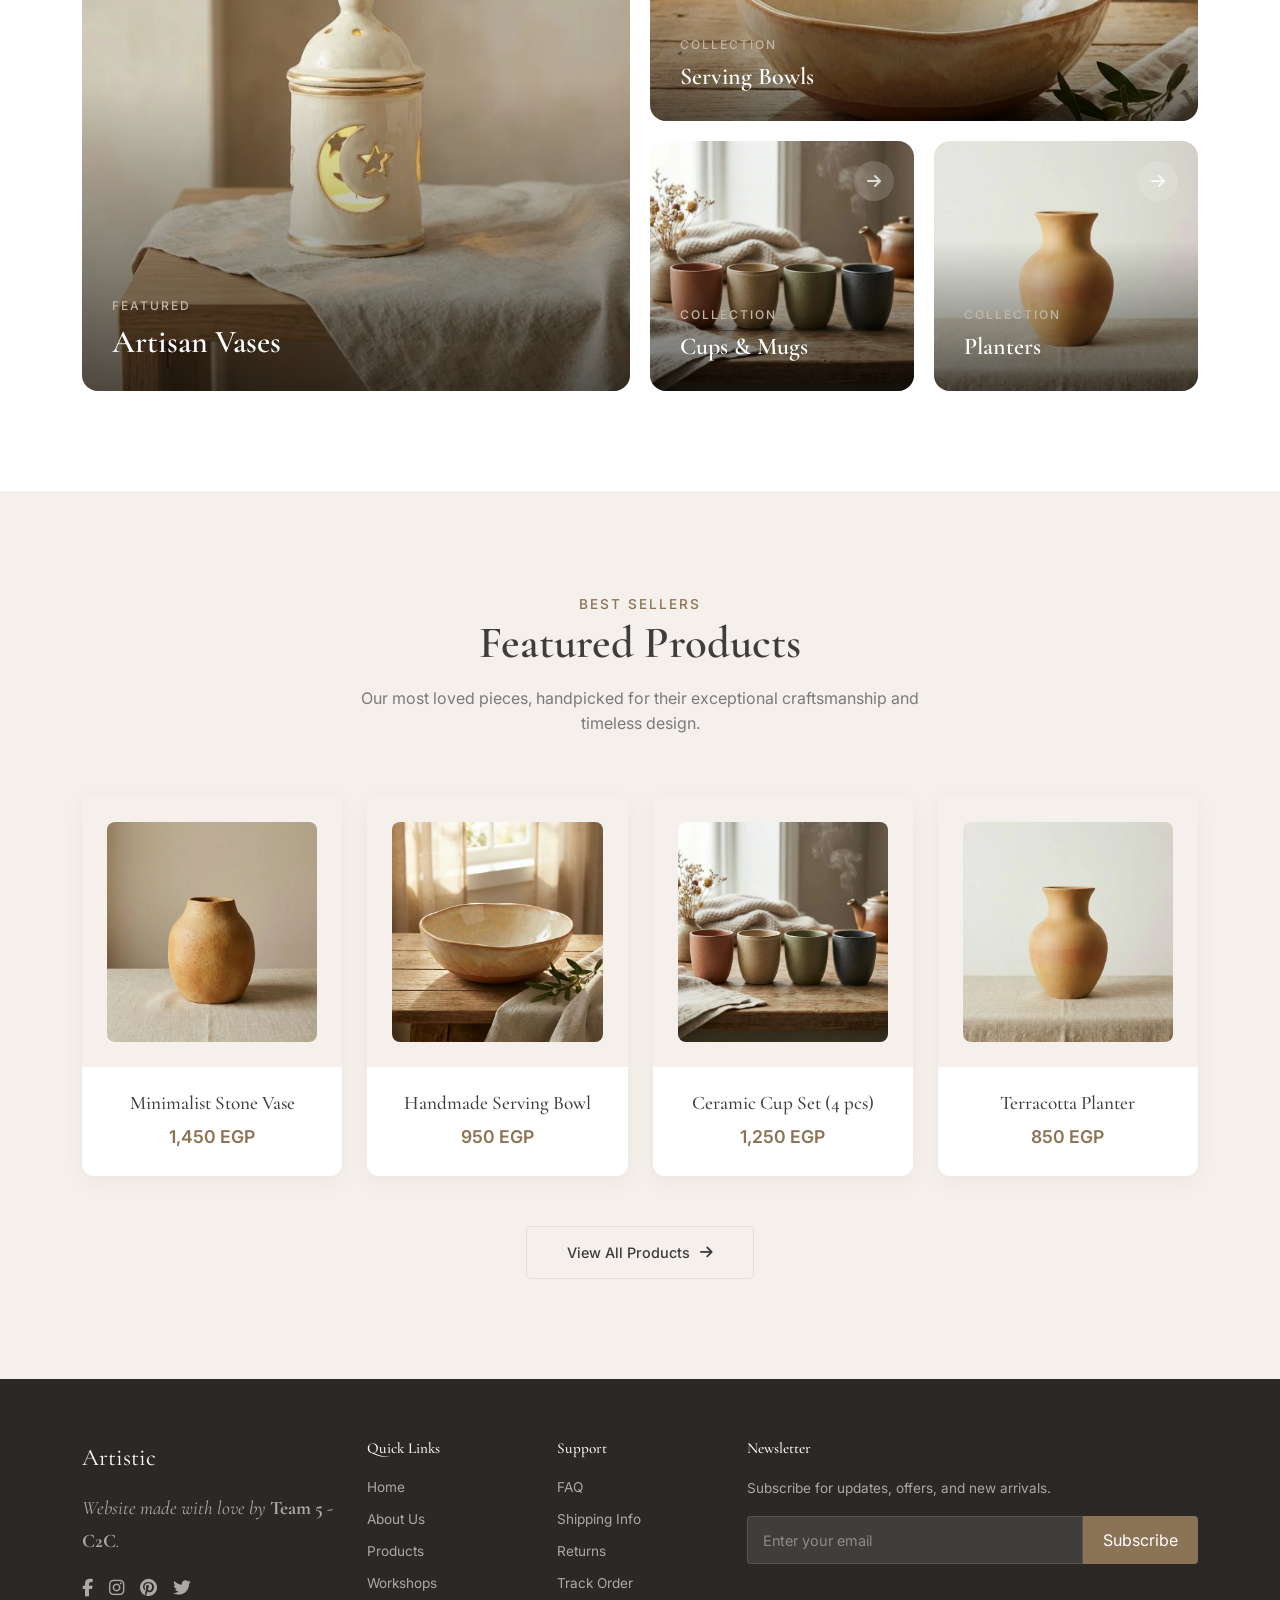
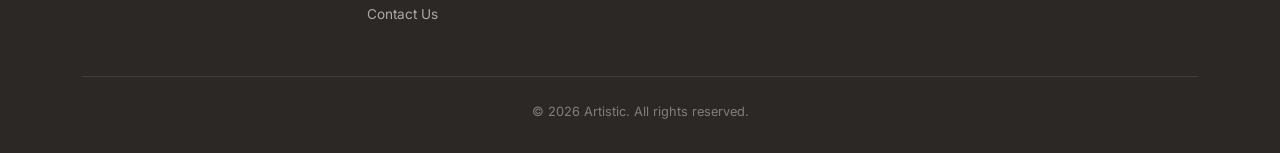
==== commit e8d0261a: "fix: navbar login paths and finalize team collaboration history" ====
--- a/index.html
+++ b/index.html
@@ -104,11 +104,11 @@
             <!-- Auth Actions -->
             <div class="d-flex align-items-center gap-3">
               <a
-                href="Login.html"
+                href="login.html"
                 class="text-decoration-none text-dark fw-medium fs-sm hover-primary"
                 >Login</a
               >
-              <a href="Login.html#signup" class="btn btn-signup">Sign Up</a>
+              <a href="login.html#signup" class="btn btn-signup">Sign Up</a>
             </div>
           </div>
         </div>
--- a/css/components/footer.css
+++ b/css/components/footer.css
@@ -1,16 +1,15 @@
 /* ==========================================
-   CERA Home - Footer Component
+   Artistic Home - Footer Component
    ==========================================
    Reusable footer styles
    Dependencies: styles.css (variables)
    ========================================== */
 
 /* ========== Footer Container ========== */
-.footer-cera {
+.footer-artistic {
     background-color: var(--footer-dark);
     color: var(--white);
     padding: 60px 0 30px;
-    margin-top: 60px;
 }
 
 /* ========== Footer Brand ========== */
@@ -110,7 +109,7 @@
 
 /* ========== Responsive ========== */
 @media (max-width: 767.98px) {
-    .footer-cera {
+    .footer-artistic {
         padding: 40px 0 20px;
         text-align: center;
     }
